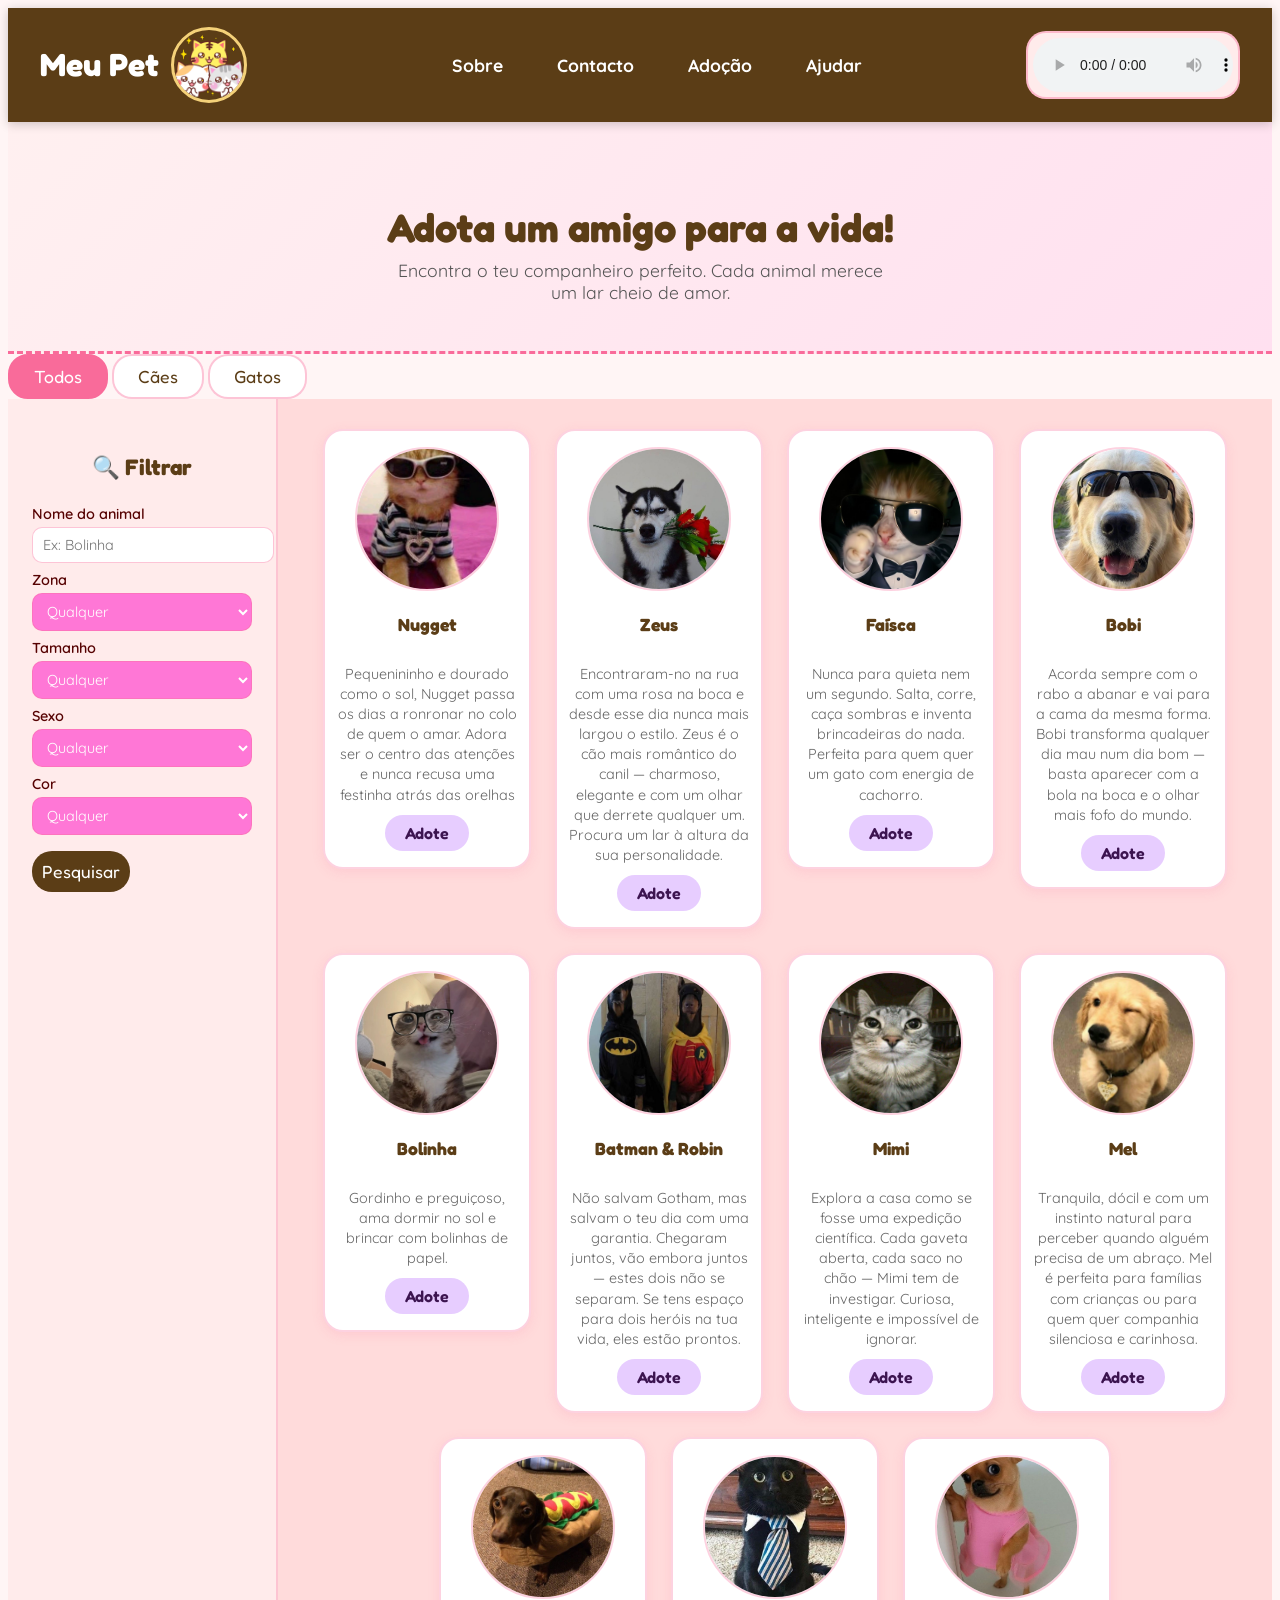
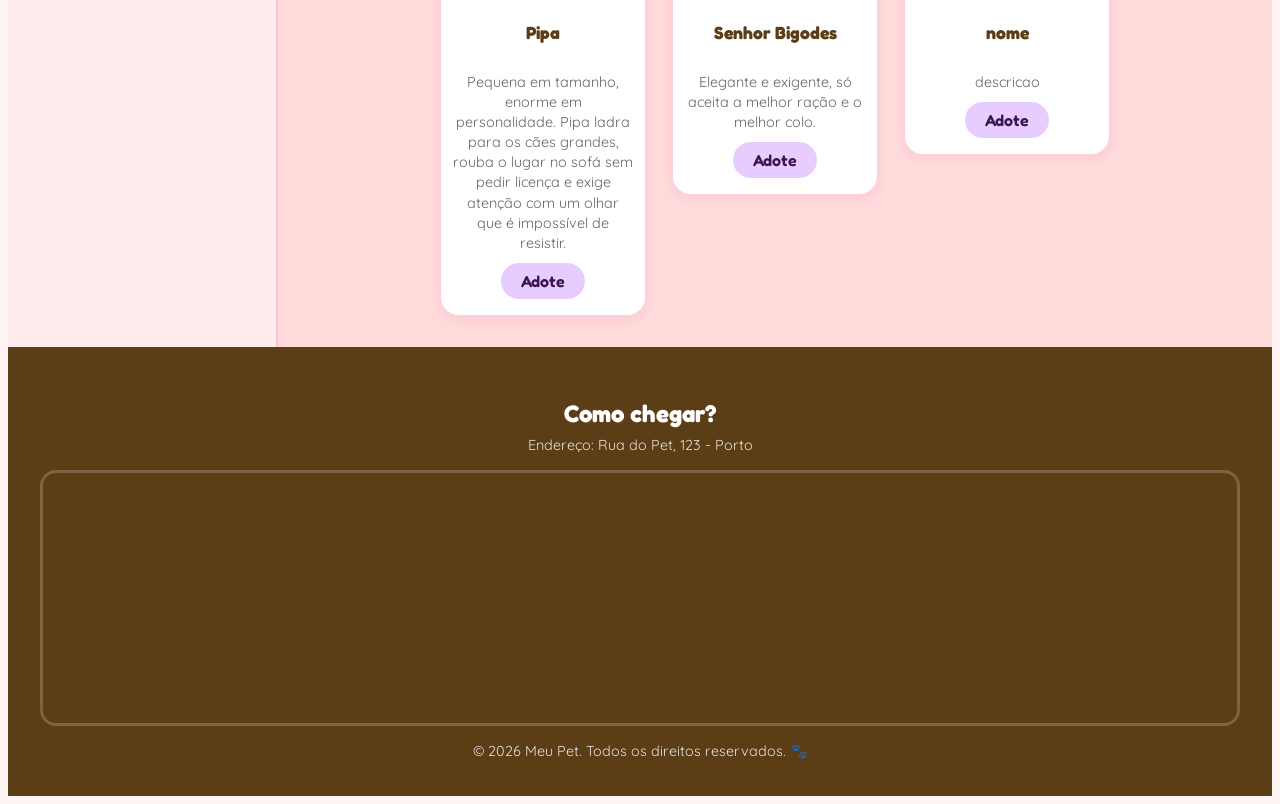
==== index.html @ 86e084ec "atualizaçao 2" ====
<!DOCTYPE html>
<html lang="en">
<head>
    <meta charset="UTF-8">
    <meta name="viewport" content="width=device-width, initial-scale=1.0">
    <title>Pet Amigo</title>
    <link href="https://fonts.googleapis.com/css2?family=Fredoka:wght@300..700&family=Quicksand:wght@300..700&display=swap" rel="stylesheet">
    <link rel="stylesheet" href="trabalho1.css">
</head>
<body>
    <header>
         <div class="logo">
            <h1>Meu Pet</h1>
            <img src="images/cat.gif" alt="gatinho">
        </div>
         
         <nav>
            <ul >
                <li><a href="sobre.html">Sobre</a></li>
                <li><a href="contacto.html">Contacto</a></li>
                <li><a href="/page/adocao.html">Adoção</a></li>
                <li><a href="/page/ajudar.html">Ajudar</a></li>
            </ul>
         </nav>
        <audio controls loop >
            <source src="/music/cats.mp3" type="audio/mpeg">
        </audio>     
    </header>

    <section class="hero">
        <h2> Adota um amigo para a vida! </h2>
        <p>Encontra o teu companheiro perfeito. Cada animal merece um lar cheio de amor.</p>

    </section>

    <div class="filtros">
        <button onclick="filtrar('todos')" class="btn-filtro ativo">Todos</button>
        <button onclick="filtrar('cao')" class="btn-filtro">Cães</button>
        <button onclick="filtrar('gato')" class="btn-filtro">Gatos</button>
    </div>

    <div class="conteudo-principal">
        <aside class="formulario">
            <h3>🔍 Filtrar</h3>
            <form action="servidor.com" method="POST">
                <label for="nome">Nome do animal</label>
                <input type="text" id="nome" name="nome" placeholder="Ex: Bolinha" minlength="2" maxlength="50">

                <label for="Zona">Zona</label>
                <select name="Zona" id="Zona">
                    <option value="">Qualquer</option>
                    <option value="Aveiro">Aveiro</option>
                    <option value="Braga">Braga</option>
                    <option value="Coimbra">Coimbra</option>
                    <option value="Porto">Porto</option>
                    <option value="Lisboa">Lisboa</option>
                </select>

                <label for="Tamanho">Tamanho</label>
                <select name="Tamanho" id="Tamanho">
                    <option value="">Qualquer</option>
                    <option value="pequeno">Pequeno</option>
                    <option value="medio">Médio</option>
                    <option value="grande">Grande</option>
                    <option value="muito-grande">Muito Grande</option>
                </select>
                <label for="Sexo">Sexo</label>
                <select name="Sexo" id="Sexo">
                    <option value="">Qualquer</option>
                    <option value="Fêmea">Fêmea</option>
                    <option value="Macho">Macho</option>
                </select>
                <label for="Cor">Cor</label>
                <select name="Cor" id="Cor">
                    <option value="">Qualquer</option>
                    <option value="Laranja">Laranja</option>
                    <option value="Branco">Branco</option>
                    <option value="Preto">Preto</option>
                    <option value="Cinzento">Cinzento</option>
                    <option value="Castanho">Castanho</option>
                    <option value="Outra cor">Outra cor</option>
                </select>

                <button type="button" class="btn-pesquisar" onclick="pesquisar()">Pesquisar</button>
            </form>
        </aside>

        <div class="animais">

            <div class="pet" data-especie="gato" data-sexo="Macho" data-cor="Laranja" data-tamanho="pequeno" data-zona="Porto">
                <img src="images/Gato_1.jpg" alt="Gato">
                <h2>Nugget</h2>
                <p>Pequenininho e dourado como o sol, Nugget passa os dias a ronronar no colo de quem o amar. Adora ser o centro das atenções e nunca recusa uma festinha atrás das orelhas</p>
                <button>Adote</button>
            </div>

            <div class="pet" data-especie="cao" data-sexo="Macho" data-cor="Preto" data-tamanho="grande" data-zona="Porto">
                <img src="images/cachorro _1.jpg" alt="cachorro">
                <h2>Zeus</h2>
                <p>Encontraram-no na rua com uma rosa na boca e desde esse dia nunca mais largou o estilo. Zeus é o cão mais romântico do canil — charmoso, elegante e com um olhar que derrete qualquer um. Procura um lar à altura da sua personalidade.</p>
                <button>Adote</button>
            </div>

            <div class="pet" data-especie="gato" data-sexo="Fêmea" data-cor="Laranja" data-tamanho="pequeno" data-zona="Aveiro">
                <img src="images/Gato_2.jpg" alt="Gato">
                <h2>Faísca</h2>
                <p>Nunca para quieta nem um segundo. Salta, corre, caça sombras e inventa brincadeiras do nada. Perfeita para quem quer um gato com energia de cachorro.</p>
                <button>Adote</button>
            </div>

            <div class="pet" data-especie="cao" data-sexo="Macho" data-cor="Laranja" data-tamanho="medio" data-zona="Aveiro">
                <img src="images/cachorro _2.jpg" alt="cachorro">
                <h2>Bobi </h2>
                <p>Acorda sempre com o rabo a abanar e vai para a cama da mesma forma. Bobi transforma qualquer dia mau num dia bom — basta aparecer com a bola na boca e o olhar mais fofo do mundo.</p>
                <button>Adote</button>
            </div>

            <div class="pet" data-especie="gato" data-sexo="Macho" data-cor="Cinzento" data-tamanho="pequeno" data-zona="Braga">
                <img src="images/Gato_3.jpg" alt="Gato">
                <h2>Bolinha </h2>
                <p>Gordinho e preguiçoso, ama dormir no sol e brincar com bolinhas de papel.</p>
                <button>Adote</button>
            </div>

            <div class="pet" data-especie="cao" data-sexo="Macho" data-cor="Preto" data-tamanho="grande" data-zona="Braga">
                <img src="images/cachorro _3.jpg" alt="cachorro">
                <h2>Batman & Robin </h2>
                <p> Não salvam Gotham, mas salvam o teu dia com uma garantia. Chegaram juntos, vão embora juntos — estes dois não se separam. Se tens espaço para dois heróis na tua vida, eles estão prontos. </p>
                <button>Adote</button>
            </div>

            <div class="pet" data-especie="gato"    data-sexo="Fêmea" data-cor="Cinzento" data-tamanho="pequeno" data-zona="Lisboa">
                <img src="images/Gato_4.jpg" alt="gato">
                <h2>Mimi </h2>
                <p>Explora a casa como se fosse uma expedição científica. Cada gaveta aberta, cada saco no chão — Mimi tem de investigar. Curiosa, inteligente e impossível de ignorar.</p>
                <button>Adote</button>
            </div>

            <div class="pet" data-especie="cao" data-sexo="Fêmea" data-cor="Laranja" data-tamanho="pequeno" data-zona="Lisboa">
                <img src="images/cachorro _4.jpg" alt="cachorro">
                <h2>Mel </h2>
                <p>Tranquila, dócil e com um instinto natural para perceber quando alguém precisa de um abraço. Mel é perfeita para famílias com crianças ou para quem quer companhia silenciosa e carinhosa.</p>
                <button>Adote</button>
            </div>

            <div class="pet" data-especie="cao" data-sexo="Fêmea" data-cor="Castanho" data-tamanho="pequeno" data-zona="Porto">
                <img src="images/cachorro _5.jpg" alt="cachorro">
                <h2>Pipa</h2>
                <p>Pequena em tamanho, enorme em personalidade. Pipa ladra para os cães grandes, rouba o lugar no sofá sem pedir licença e exige atenção com um olhar que é impossível de resistir.</p>
                <button>Adote</button>
            </div>

            <div class="pet" data-especie="gato" data-sexo="Macho" data-cor="Preto" data-tamanho="grande" data-zona="Coimbra">
                <img src="images/Gato_6.jpg" alt="gato">
                <h2>Senhor Bigodes </h2>
                <p>Elegante e exigente, só aceita a melhor ração e o melhor colo.</p>
                <button>Adote</button>
            </div>

            <div class="pet"   data-especie="cao" data-sexo="Macho" data-cor="Castanho" data-tamanho="medio" data-zona="Coimbra">
                <img src="images/cachorro_7.jpg" alt="cachorro">
                <h2>nome</h2>
                <p>descricao</p>
                <button>Adote</button>
            </div>

        </div>
    </div>

   <footer class="footer" id="contacto">
        <div class="info">
            <h2>Como chegar?</h2>
            <p>Endereço: Rua do Pet, 123 - Porto</p>

            <div class="mapa">
               <iframe src="https://www.google.com/maps?q=Rua+do+Pet+123+Porto&output=embed"
                 allowfullscreen loading="lazy"
                title="Localização Meu Pet">
                </iframe>
            </div>
        </div>
        <p class="footer-copy">© 2026 Meu Pet. Todos os direitos reservados. 🐾</p>
   </footer>

   <script src="js/script.js"></script>

</body>
</html>
---- trabalho1.css ----
:root{
    --cor-principal: rgb(91, 61, 22);
    --cor-fundo: rgb(255, 219, 219);
    --cor-destaque: rgb(244, 209, 121);
    --cor-form-fundo: rgb(255, 235, 235);
}

body{
    font-family: 'Quicksand', sans-serif;
    background-color: #fff5f5;
}

header{
    background-color: var(--cor-principal);
    color: white;
    padding: 1rem 2rem;
    display: flex;
    justify-content: space-between;
    align-items: center;
    gap: 10px;
    box-shadow: 0 2px 10px rgba(0,0,0,0.2);
    position: sticky;
    top: 0;
    z-index: 100;
}

:hover{
cursor: url('/images/cat_paw.png'), auto;
}

.logo{
    font-family: 'Fredoka', sans-serif;
    font-weight: 600;
    display: flex;
    align-items: center;  
    gap: 12px;  
}
.logo h1{
    font-size: 2rem;
}

.logo img{
    width: 70px;
    height: 70px;
    border-radius: 50px;
    border: 3px solid var(--cor-destaque);
    object-fit: cover; 
}
 
nav ul{
    list-style: none;
    display: flex;
    gap: 30px;
    font-size: 1.1rem;
}
nav a{
    text-decoration: none;
    color: white;
    font-weight: bold;
    padding: 6px 12px;
    border-radius: 20px;
    transition: background-color 0.3s, color 0.3s;
}

nav a:hover{
    color: rgb(244, 209, 121);
    background-color: rgba(244, 209, 121, 0.2);
}

nav li { transition: transform 0.2s;}

nav li:hover {transform: scale(1.05);} /* Aumenta o item em 10% */

audio {
    width: 200px;
    border-radius: 20px;
    background-color: rgb(255, 235, 235);
    border: 2px solid rgb(249, 107, 154, 0.4);
    padding: 5px;
}

.hero{
    background: linear-gradient(135deg, #fff0f0, #ffe0f0);
    text-align: center;
    padding: 3rem 2rem;
    border-bottom: 3px dashed rgb(249, 107, 154);
}

.hero h2{
    font-family: 'Fredoka', sans-serif;
    color: var(--cor-principal);
    font-size: 2.5rem;
    margin-bottom: 0.5rem;
}
.hero p{
    font-size: 1.1rem;
    color: #555; max-width: 500px; margin: 0 auto;
}

.filtro{
    display: flex;
    justify-content: center;
    gap: 12px;
    padding: 20px;
    background-color: rgb(255, 219, 219);
}
.btn-filtro{
    font-family: 'fredoka', sans-serif;
    font-size: 1.1rem;
    padding: 10px 24px; 
    border-radius: 20px;
    background-color: white;
    color: rgb(91, 61, 22);
    border: 2px solid rgb(249, 107, 154,0.4);
    cursor: pointer;
    transition: transform 0.2s, color 0.2s;
}
.btn-filtro:hover{
    transform: scale(1.05);
    background-color: rgb(249, 200, 220);
}
.btn-filtro.ativo{
    background-color: rgb(249, 107, 154);
    color: white;
    border-color: rgb(249, 107, 154);
}

.conteudo-principal{
    display: flex;
    flex-direction: row;
    min-height: 60vh;
}

.formulario{
    min-width: 220px;
    background-color: var(--cor-form-fundo);
    gap: 8px;
    padding:2rem 1.5rem;
    flex-direction: column;
    display: flex;
    border-right: 2px solid rgb(249, 107, 154, 0.3);
}

.formulario h3{
    font-family: 'Fredoka', sans-serif;
    font-size: 1.4rem;
    color: var(--cor-principal);
    margin-bottom: 0.5rem;
    text-align: center;
}

.formulario label{
    color: rgb(86, 2, 2);
    display: block;
    font-weight: 600;
    font-size: 0.9rem;
    margin-top: 8px;
}
.formulario input, .formulario select{
    width: 100%;
    padding: 8px 10px;
    border-radius: 10px;
    border: 1.5px solid rgb(249, 107, 154, 0.4);
    background-color: white;
    font-family: 'Quicksand', sans-serif;
    font-size: 0.9rem;
    margin-top: 4px;
    outline: none;
    transition: border-color 0.2s;
}

.formulario input:focus, .formulario select:focus{
    border-color: rgb(249, 107, 154);
}
.formulario select{
    background-color: rgb(255, 119, 214);
    color: white;
}

.formulario option{
    background-color: blanchedalmond;
    color: #333;   
}


.btn-pesquisar{
    margin-top: 16px;
    background-color: var(--cor-principal);
    color: white;
    border: none;
    border-radius: 20px;
    padding: 10px;
    font-family: 'Fredoka', sans-serif;
    font-size: 1.1rem;
    cursor: pointer;
    transition: background-color 0.3s, color 0.2s;
}

.btn-pesquisar:hover{
    background-color: rgb(91, 61, 22, 0.8);
    transform: scale(1.03);
}
.animais {
    flex: 1;
    background-color: var(--cor-fundo);
    display: flex;
    flex-wrap: wrap;
    gap: 24px;
    justify-content: center;
    padding: 30px;
     align-items: flex-start
}

.pet{
    display: flex;
    background-color: white;
    border: 2px solid rgb(249, 107, 154, 0.3);
    border-radius: 20px;
    width: 180px;
    align-items: center;
    flex-direction: column;
    padding: 16px 12px;
    text-align: center;
    box-shadow: 0 3px 12px rgba(249, 107, 154, 0.15);
    transition: transform 0.3s, box-shadow 0.3s;
}

.pet img{
    width: 140px;
    height: 140px;
    border: 2px solid rgb(249, 107, 154, 0.3);
    border-radius: 50%;  
    object-fit: cover;
    margin-bottom: 8px;
}

.pet h2{
    font-family: 'Fredoka', sans-serif;
    font-size: 1.1rem;
    color: var(--cor-principal);
    margin-bottom: 6px 4px;
}

.pet p{
    font-size: 0.9rem;
    color: #666;
    line-height: 1.4;
    margin-bottom: 10px;
}

.pet button{
    background-color: rgb(231, 205, 255);
    color: rgb(60, 20, 80);
    border: none;
    border-radius: 20px;    
    padding: 8px 20px;
    font-family: 'Fredoka', sans-serif;
    font-size: 1rem;
    font-weight: 600;
    cursor: pointer;
    transition: transform 0.2s, background-color 0.2s; 
}

.pet button:hover{
    transform: scale(1.08);
     background-color: rgb(231, 205, 255, 0.8);
}

.footer{
    background-color: var(--cor-principal);
    color: white;
    text-align: center;
    padding: 2rem;  
}

.footer h2{
    font-family: 'Fredoka', sans-serif;
    font-size: 1.5rem;
    margin-bottom: 0.5rem;
}
.footer p{
    margin: 4px 0 ;
    font-size: 0.9rem;
    opacity: 0.85;
}

.mapa{
    margin: 1rem auto;
    border: 2px solid rgb(249, 107, 154, 0.3);
    border-radius: 16px;
    overflow: hidden;
    border: 3px solid rgba(255,255,255,0.2);
}
.mapa iframe { width: 100%; height: 250px; border: none; display: block; }
        .footer-copy { margin-top: 1rem; font-size: 0.85rem; opacity: 0.6; }
 
        @media (max-width: 700px) {
            .conteudo-principal { flex-direction: column; }
            .formulario { width: 100%; border-right: none; border-bottom: 2px solid rgba(249, 107, 154, 0.3); }
            nav ul { gap: 12px; font-size: 0.9rem; }
            .logo h1 { font-size: 1.4rem; }
            header { flex-wrap: wrap; }
        }
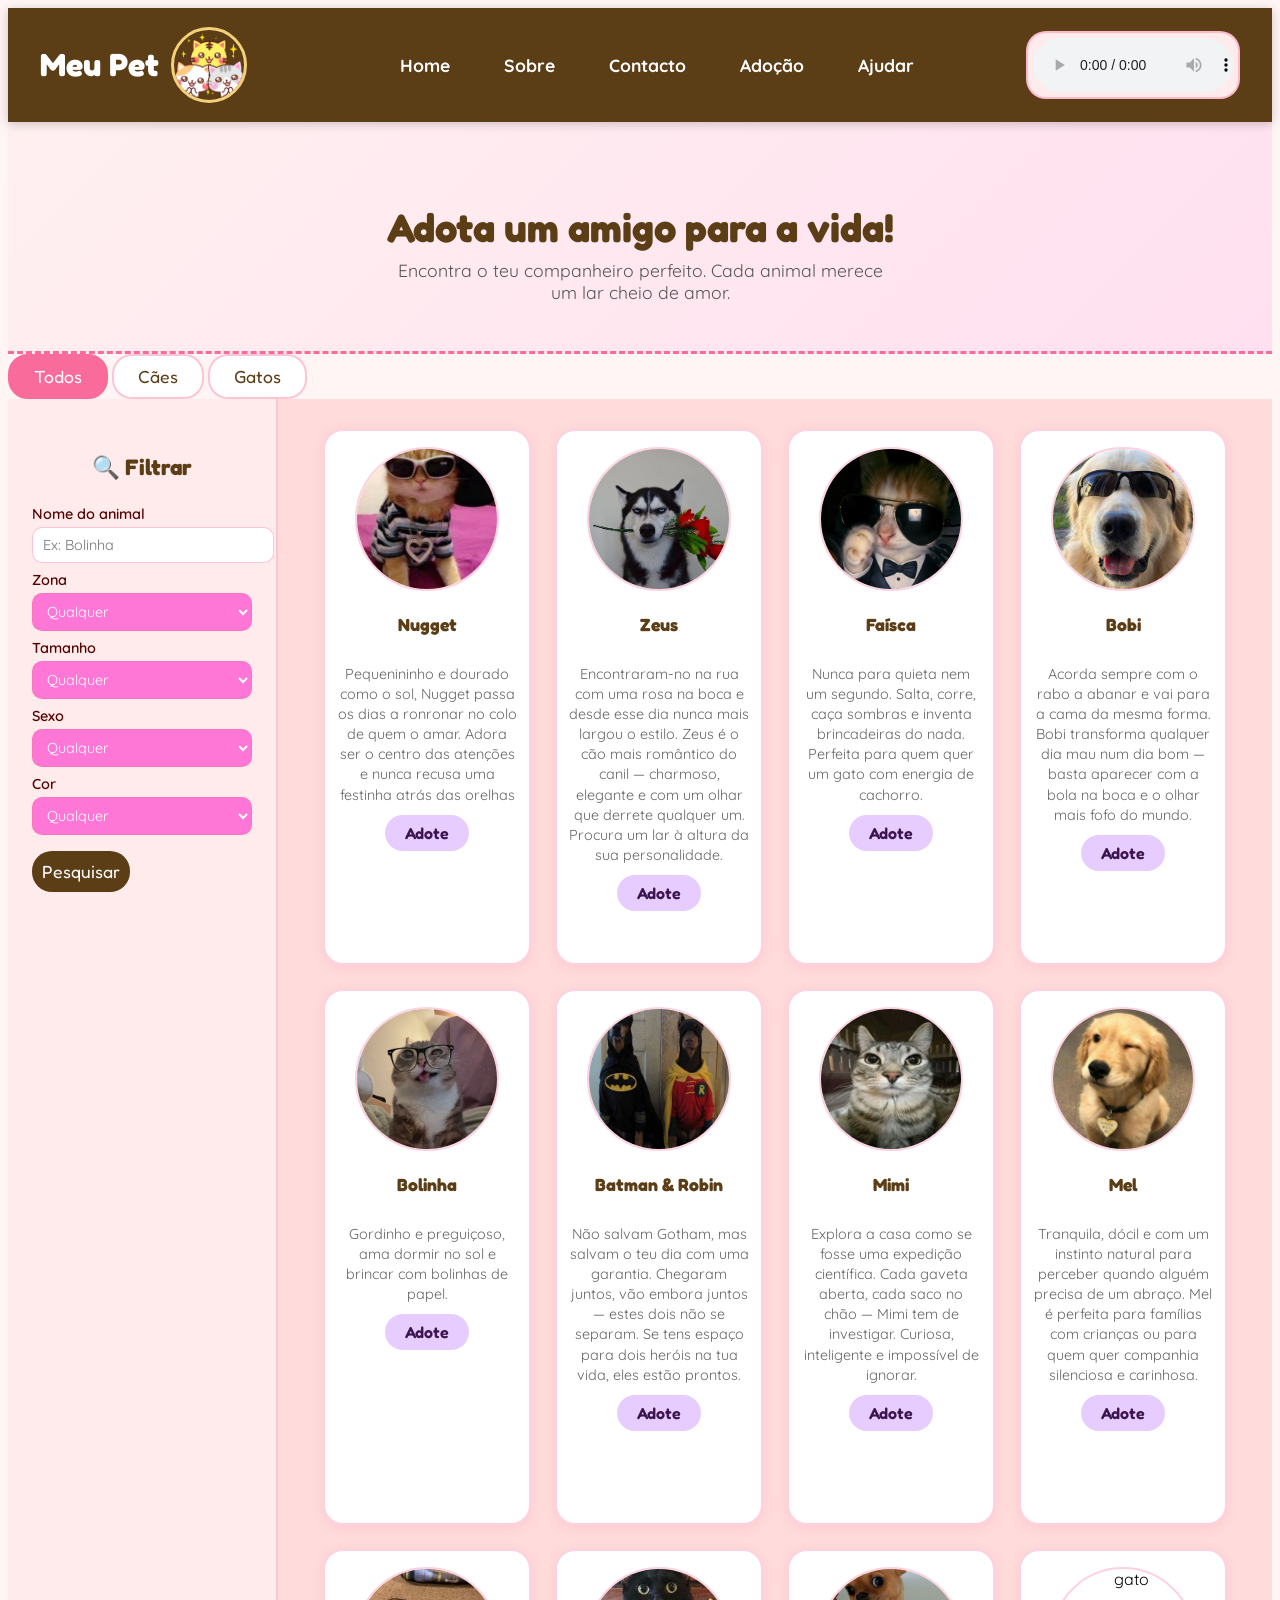
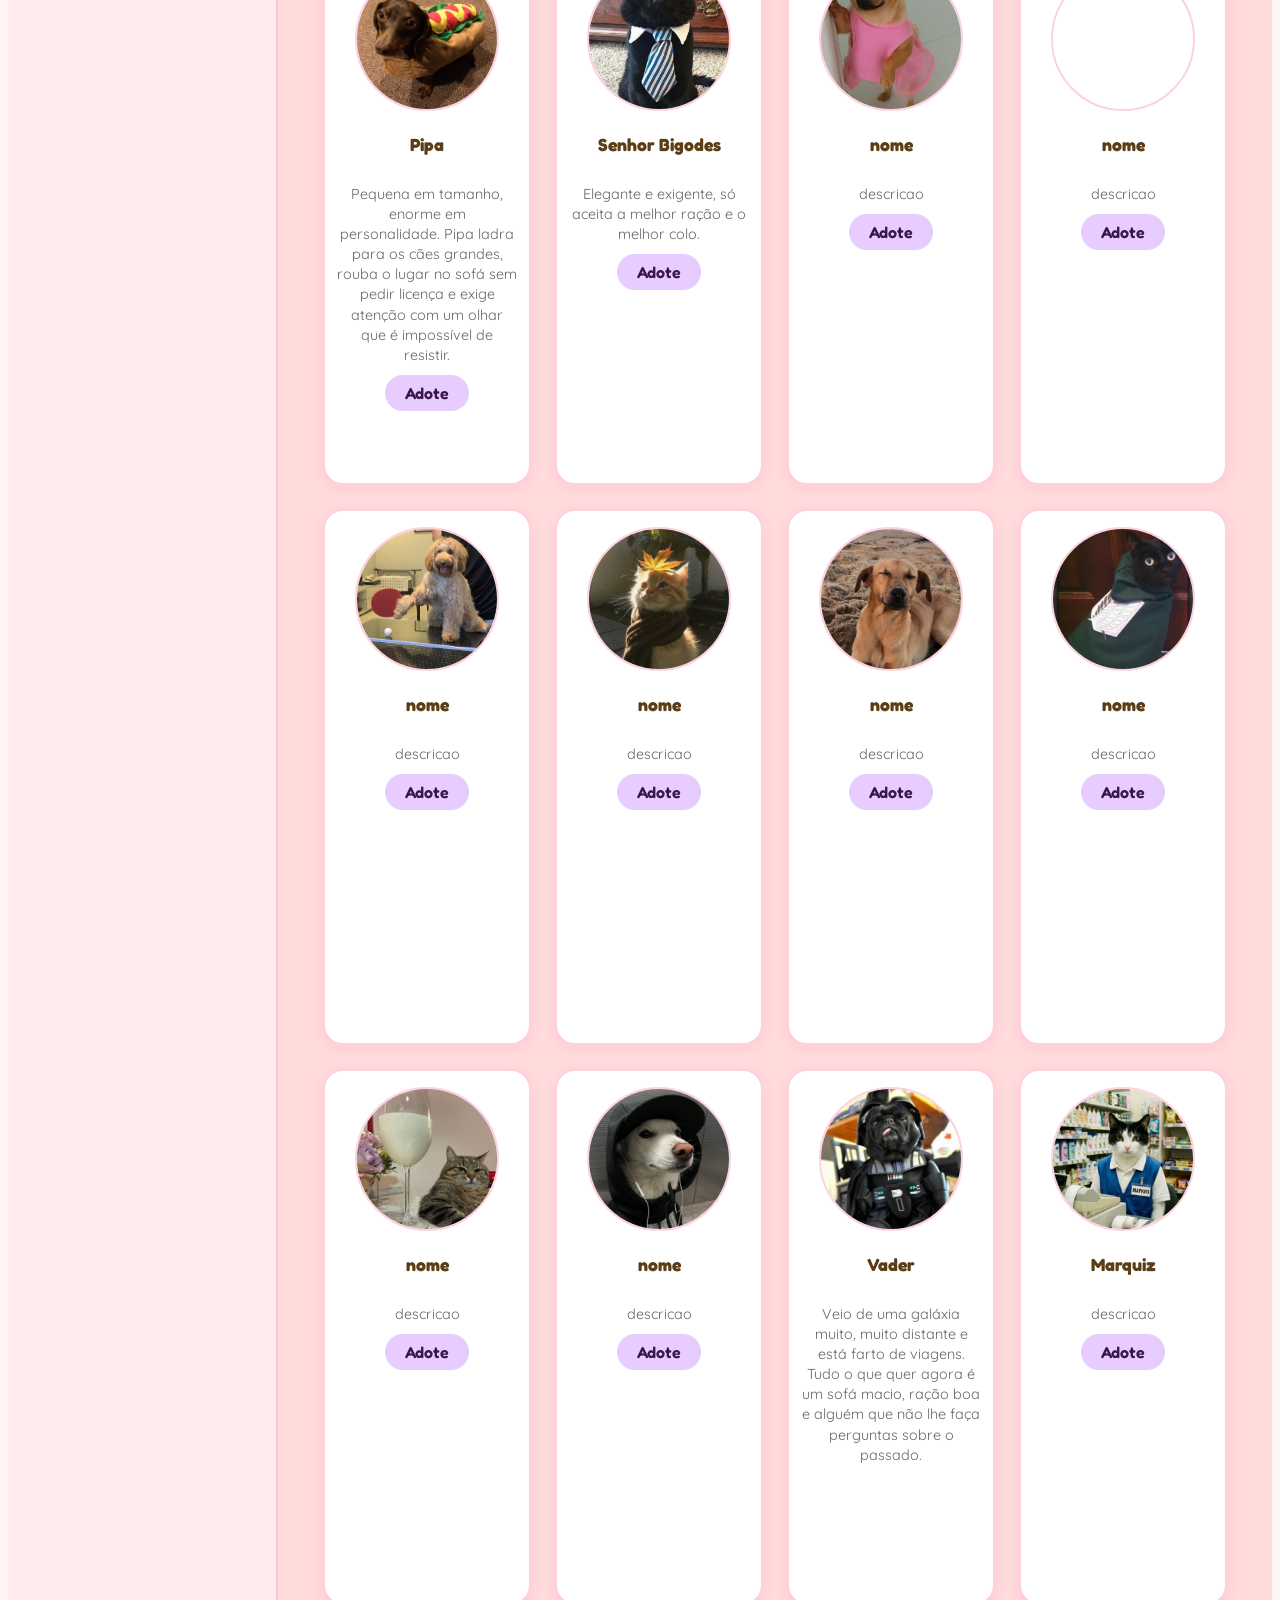
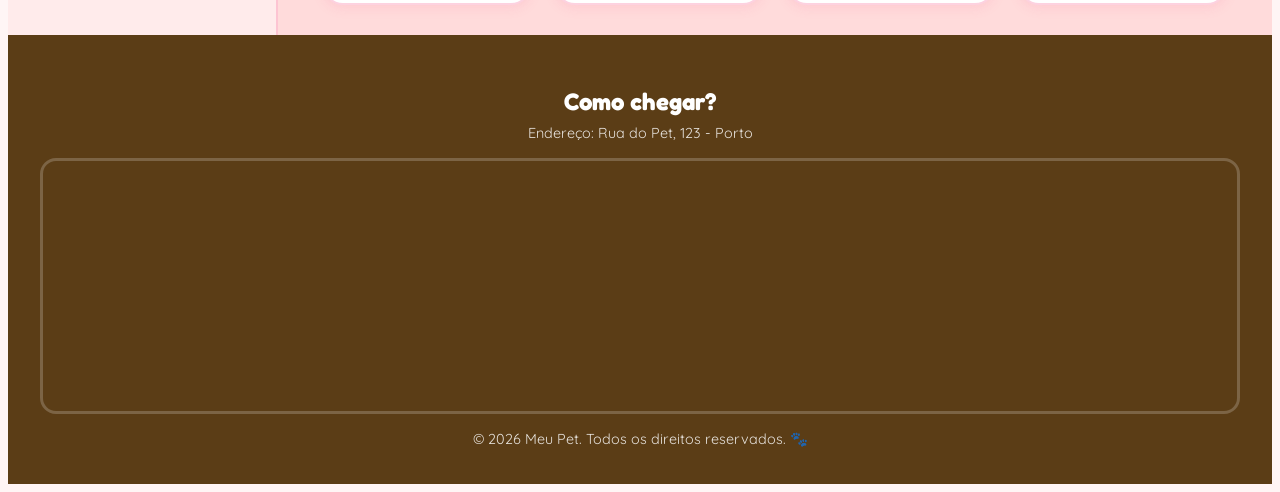
==== commit d1d11d73: "alteraçoes img" ====
--- a/index.html
+++ b/index.html
@@ -16,6 +16,7 @@
          
          <nav>
             <ul >
+                <li><a href="index.html">Home</a></li>
                 <li><a href="sobre.html">Sobre</a></li>
                 <li><a href="contacto.html">Contacto</a></li>
                 <li><a href="/page/adocao.html">Adoção</a></li>
@@ -164,9 +165,73 @@
                 <button>Adote</button>
             </div>
 
+            <div class="pet" data-especie="gato" data-sexo="Fêmea" data-cor="Cinzento" data-tamanho="pequeno" data-zona="Aveiro">
+                <img src="images/Gato_7.jpg" alt="gato">
+                <h2>nome</h2>
+                <p>descricao</p>
+                <button>Adote</button>
+            </div>
+            
+            <div class="pet" data-especie="cao" data-sexo="Macho" data-cor="Castanho" data-tamanho="grande" data-zona="Aveiro">
+                    <img src="images/DREQA FAMILY.jpg" alt="cachorro">
+                    <h2>nome</h2>
+                    <p>descricao</p>
+                    <button>Adote</button>
+            </div>
+
+            <div class="pet" data-especie="gato" data-sexo="Fêmea" data-cor="Branco" data-tamanho="pequeno" data-zona="Braga">
+                    <img src="images/fall kitty.jpg" alt="gato">
+                    <h2>nome</h2>
+                    <p>descricao</p>
+                    <button>Adote</button>
+            </div>
+    
+            <div class="pet" data-especie="cao" data-sexo="Fêmea" data-cor="Preto" data-tamanho="medio" data-zona="Braga">
+                    <img src="images/beach dog.jpg" alt="cachorro">
+                    <h2>nome</h2>
+                    <p>descricao</p>
+                    <button>Adote</button>
+           </div>
+            
+             <div class="pet" data-especie="gato" data-sexo="Macho" data-cor="Cinzento" data-tamanho="pequeno" data-zona="Lisboa">
+                    <img src="images/cat.anime.jpg" alt="gato">
+                    <h2>nome</h2>
+                    <p>descricao</p>
+                    <button>Adote</button>
+             </div>
+            
+           
+            <div class="pet" data-especie="cao" data-sexo="Macho" data-cor="Preto" data-tamanho="grande" data-zona="Lisboa">
+                    <img src="images/descarregar (4).jpg" alt="cachorro">
+                    <h2>nome</h2>
+                    <p>descricao</p>
+                    <button>Adote</button>
+            </div>
+           
+            <div class="pet" data-especie="gato" data-sexo="Fêmea" data-cor="Castanho" data-tamanho="pequeno" data-zona="Porto">
+                    <img src="images/deim.jpg" alt="gato">
+                    <h2>nome</h2>
+                    <p>descricao</p>
+                    <button>Adote</button>
+            </div>
+            <div class="pet" data-especie="cao" data-sexo="Fêmea" data-cor="Cinzento" data-tamanho="medio" data-zona="Porto">
+                        <img src="images/Luchhh I am your fathhher!.jpg" alt="cachorro">
+                        <h2>Vader</h2>
+                        <p>Veio de uma galáxia muito, muito distante e está farto de viagens. Tudo o que quer agora é um sofá macio, ração boa e alguém que não lhe faça perguntas sobre o passado.
+            </div>
+
+            <div class="pet" data-especie="gato" data-sexo="Macho" data-cor="Branco" data-tamanho="pequeno" data-zona="Coimbra">
+                        <img src="images/job.jpg" alt="gato">
+                        <h2>Marquiz</h2>
+                        <p>descricao</p>
+                        <button>Adote</button>
+
+            </div>
+         
+
         </div>
     </div>
-
+    
    <footer class="footer" id="contacto">
         <div class="info">
             <h2>Como chegar?</h2>
--- a/trabalho1.css
+++ b/trabalho1.css
@@ -217,6 +217,7 @@
     border: 2px solid rgb(249, 107, 154, 0.3);
     border-radius: 20px;
     width: 180px;
+    height: 500px;
     align-items: center;
     flex-direction: column;
     padding: 16px 12px;
@@ -242,6 +243,7 @@
 }
 
 .pet p{
+    
     font-size: 0.9rem;
     color: #666;
     line-height: 1.4;
@@ -249,6 +251,7 @@
 }
 
 .pet button{
+    
     background-color: rgb(231, 205, 255);
     color: rgb(60, 20, 80);
     border: none;
@@ -259,6 +262,7 @@
     font-weight: 600;
     cursor: pointer;
     transition: transform 0.2s, background-color 0.2s; 
+
 }
 
 .pet button:hover{
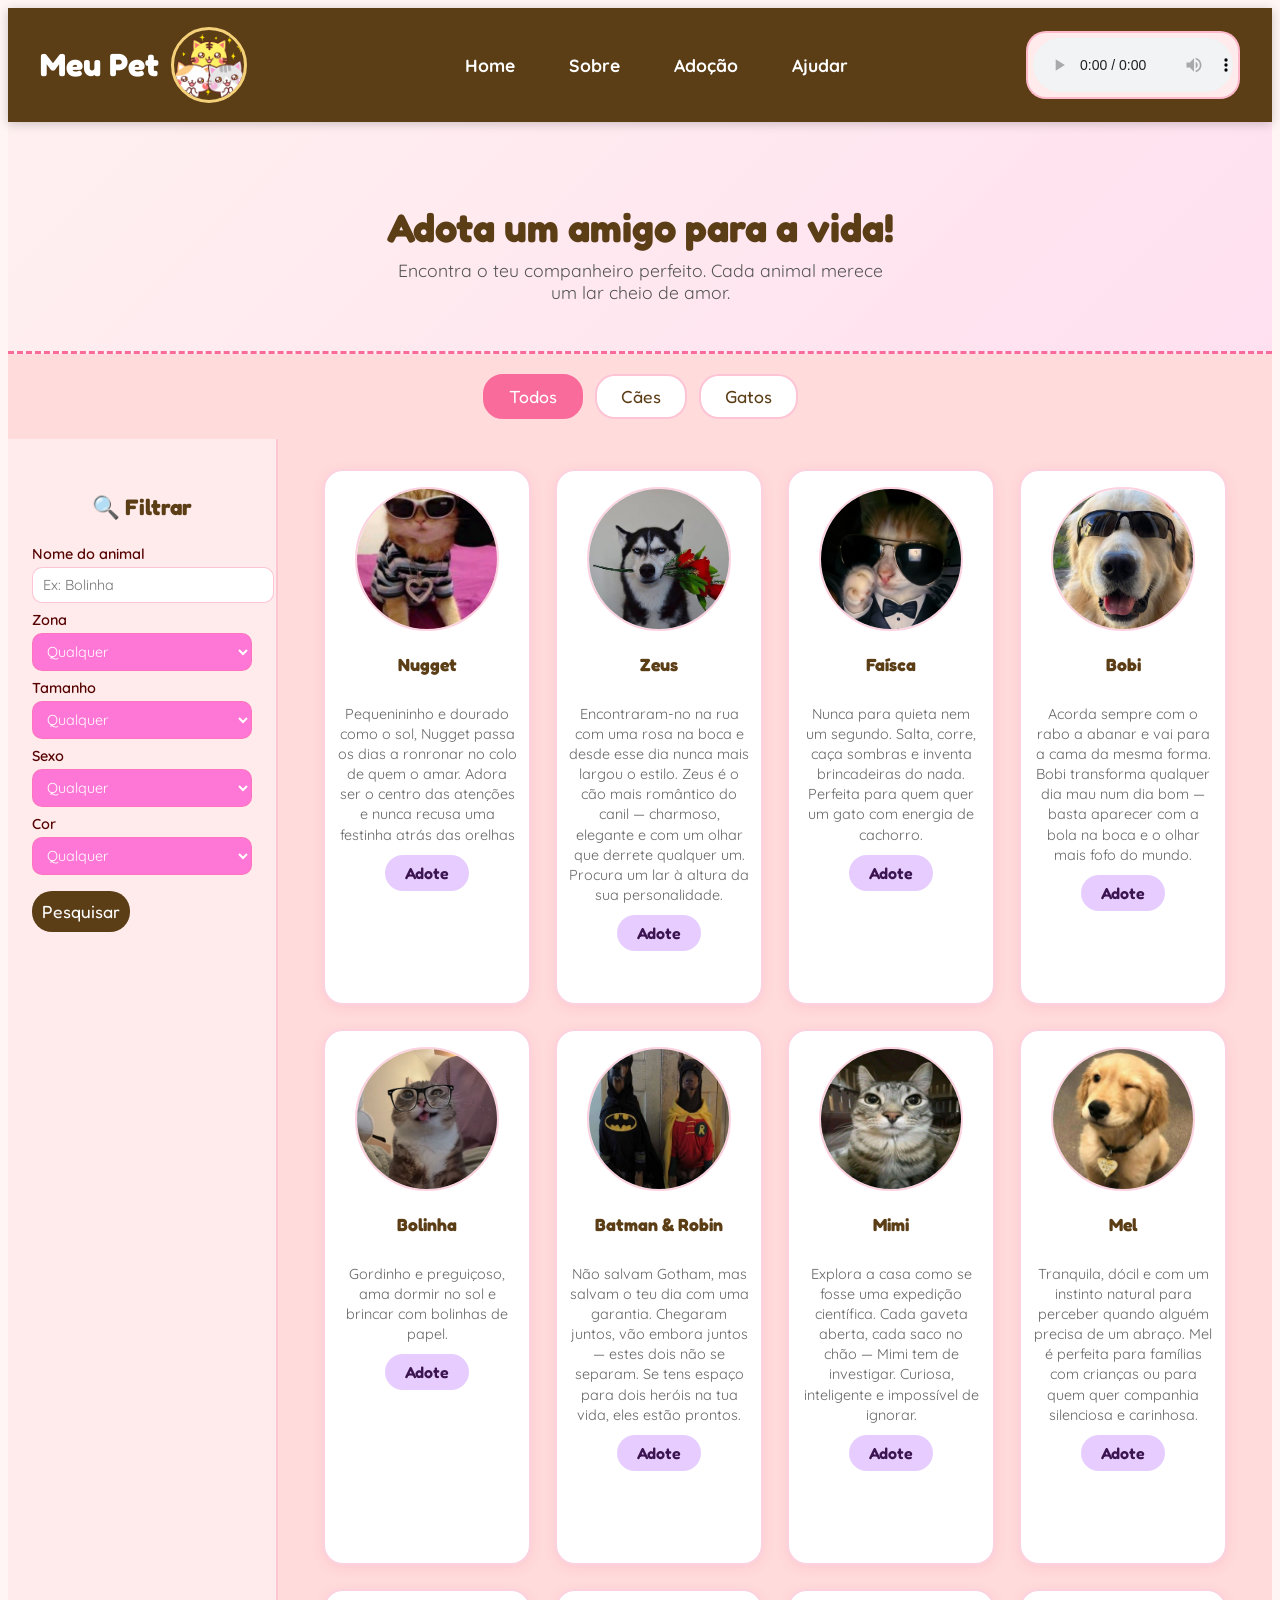
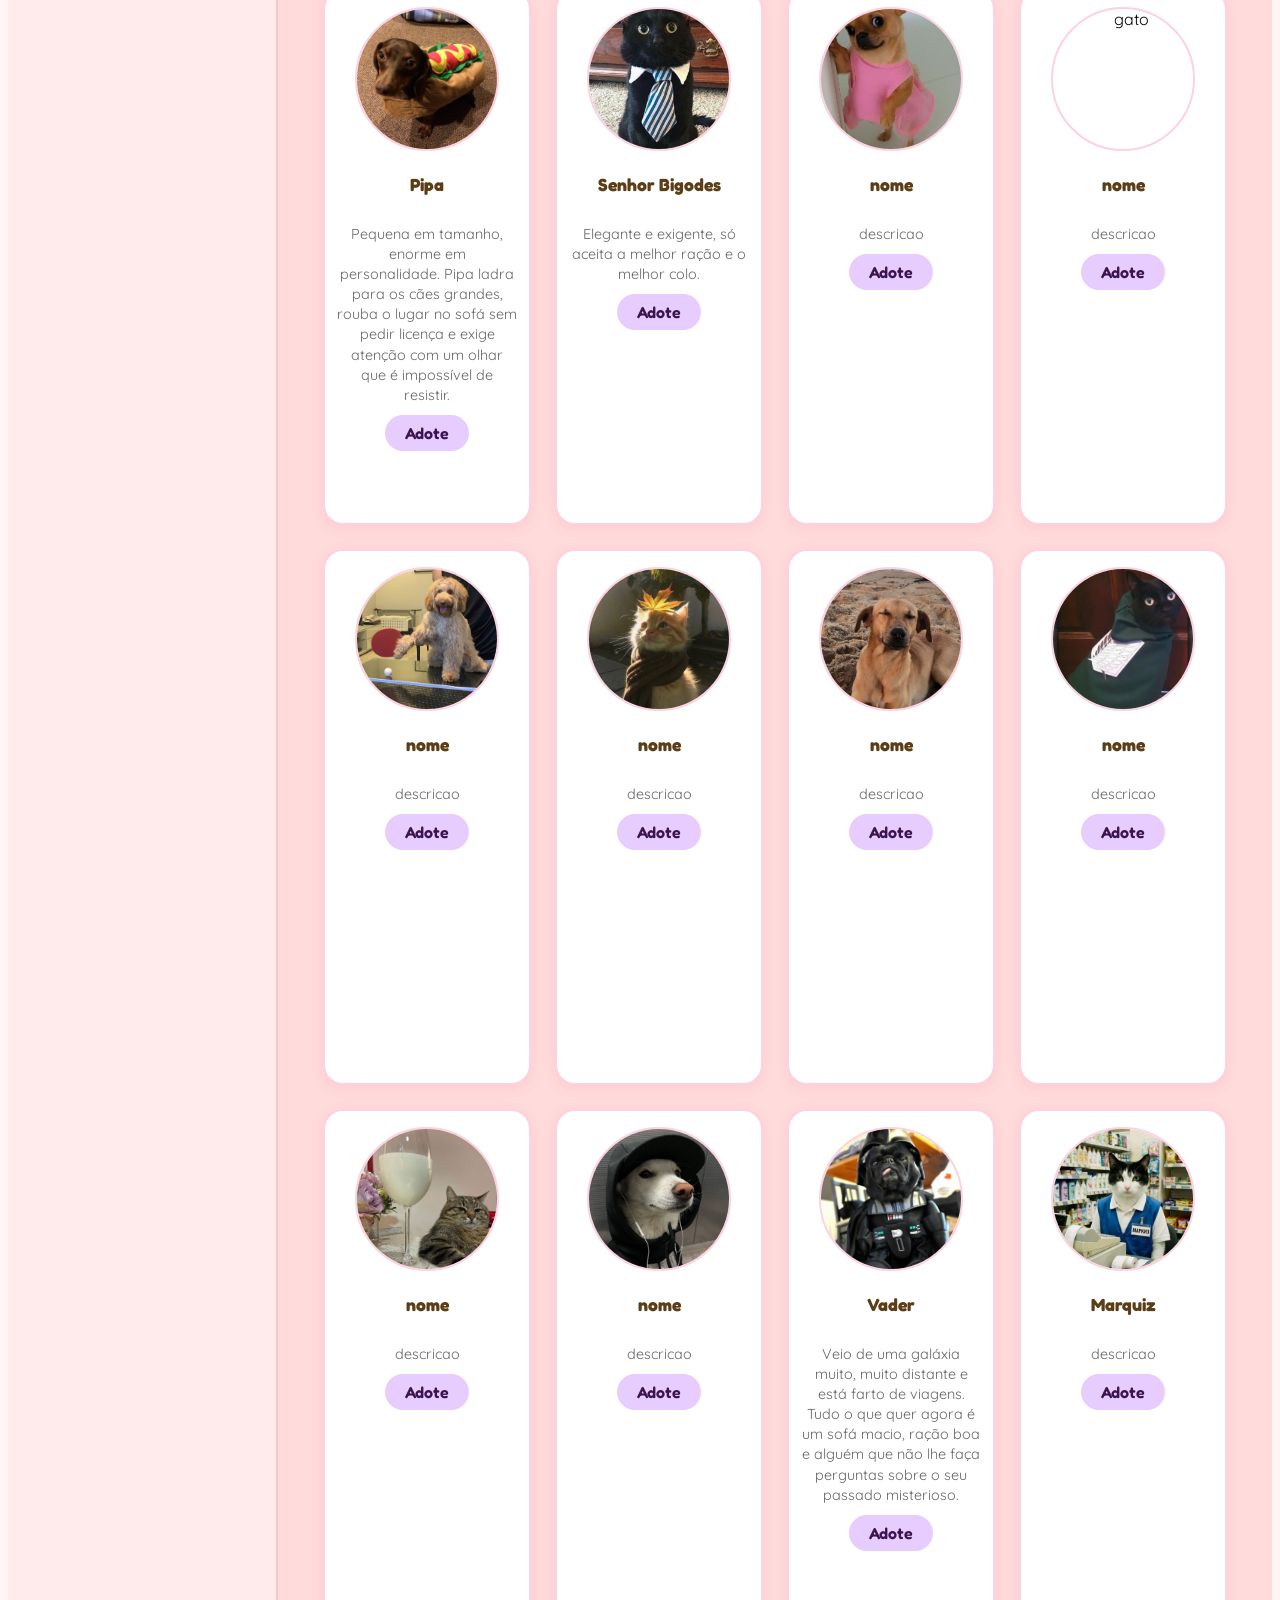
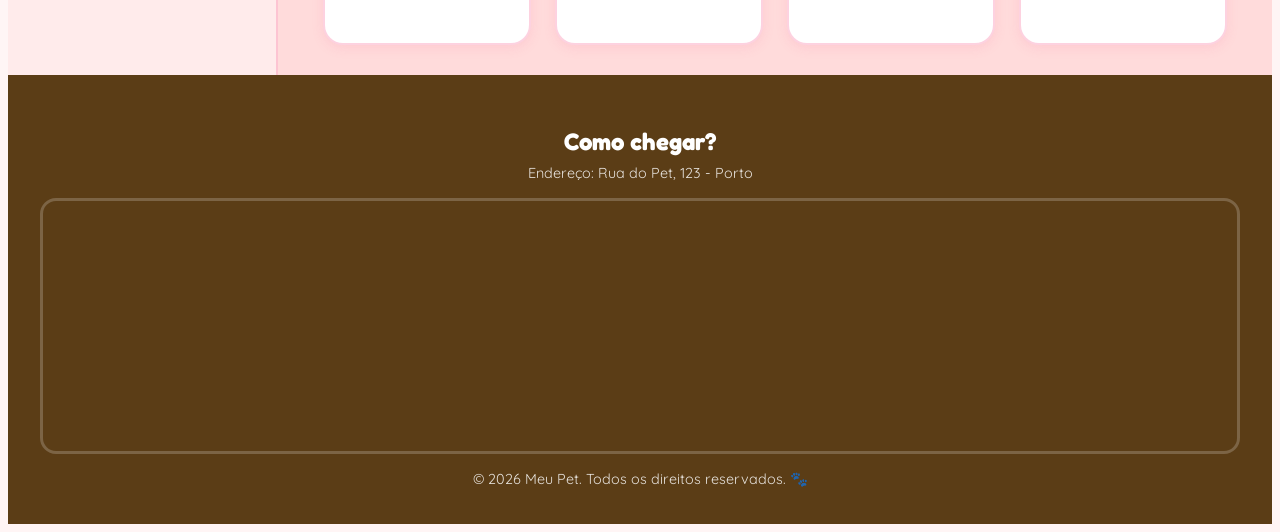
==== commit 7097a371: "atualizaçao" ====
--- a/index.html
+++ b/index.html
@@ -18,13 +18,20 @@
             <ul >
                 <li><a href="index.html">Home</a></li>
                 <li><a href="sobre.html">Sobre</a></li>
-                <li><a href="contacto.html">Contacto</a></li>
-                <li><a href="/page/adocao.html">Adoção</a></li>
-                <li><a href="/page/ajudar.html">Ajudar</a></li>
+                <li><a href="page/adocao.html">Adoção</a></li>
+                <li class="dropdown">
+                    <a href="/page/ajudar.html">Ajudar</a>
+                    <ul class="dropdown-menu">
+                        <li><a href="#doar">doar</a></li>
+                        <li><a href="#apadrinhar">Doações</a></li>
+                        <li><a href="#voluntariado">Voluntariado</a></li>
+                        <li><a href="#adotar">Adoção</a></li>
+                    </ul>
+                </li>
             </ul>
          </nav>
         <audio controls loop >
-            <source src="/music/cats.mp3" type="audio/mpeg">
+            <source src="music/cats.mp3" type="audio/mpeg">
         </audio>     
     </header>
 
@@ -34,7 +41,7 @@
 
     </section>
 
-    <div class="filtros">
+    <div class="filtro">
         <button onclick="filtrar('todos')" class="btn-filtro ativo">Todos</button>
         <button onclick="filtrar('cao')" class="btn-filtro">Cães</button>
         <button onclick="filtrar('gato')" class="btn-filtro">Gatos</button>
@@ -217,7 +224,9 @@
             <div class="pet" data-especie="cao" data-sexo="Fêmea" data-cor="Cinzento" data-tamanho="medio" data-zona="Porto">
                         <img src="images/Luchhh I am your fathhher!.jpg" alt="cachorro">
                         <h2>Vader</h2>
-                        <p>Veio de uma galáxia muito, muito distante e está farto de viagens. Tudo o que quer agora é um sofá macio, ração boa e alguém que não lhe faça perguntas sobre o passado.
+                        <p>Veio de uma galáxia muito, muito distante e está farto de viagens. Tudo o que quer agora é um sofá macio, ração boa e alguém que não lhe faça perguntas sobre o seu passado misterioso.</p>
+                        <button>Adote</button>
+                        
             </div>
 
             <div class="pet" data-especie="gato" data-sexo="Macho" data-cor="Branco" data-tamanho="pequeno" data-zona="Coimbra">
@@ -227,10 +236,16 @@
                         <button>Adote</button>
 
             </div>
-         
+
+
+        
+
 
         </div>
+        
     </div>
+
+
     
    <footer class="footer" id="contacto">
         <div class="info">
--- a/trabalho1.css
+++ b/trabalho1.css
@@ -25,7 +25,7 @@
 }
 
 :hover{
-cursor: url('/images/cat_paw.png'), auto;
+cursor: url('images/cat_paw.png'), auto;
 }
 
 .logo{
@@ -70,6 +70,37 @@
 nav li { transition: transform 0.2s;}
 
 nav li:hover {transform: scale(1.05);} /* Aumenta o item em 10% */
+
+.dropdown {
+    position: relative;
+}
+.dropdown-menu {
+    display: none;
+    flex-direction: column;
+    position: absolute;
+    top: 120%;
+    left: 0;
+    background: white;
+    border-radius: 10px;
+    min-width: 200px;
+    box-shadow: 0 2px 8px rgba(249, 107, 154, 0.15);
+    overflow: hidden;
+}
+
+.dropdown-menu li a{
+    display: block;
+    padding: 10px;
+    color: var(--cor-principal);
+    text-decoration: none;
+}
+
+.dropdown-menu li a:hover{
+    color: var(--cor-principal);
+}
+.dropdown:hover .dropdown-menu{
+    display: flex;
+}
+
 
 audio {
     width: 200px;
@@ -270,6 +301,13 @@
      background-color: rgb(231, 205, 255, 0.8);
 }
 
+
+
+
+
+
+
+
 .footer{
     background-color: var(--cor-principal);
     color: white;
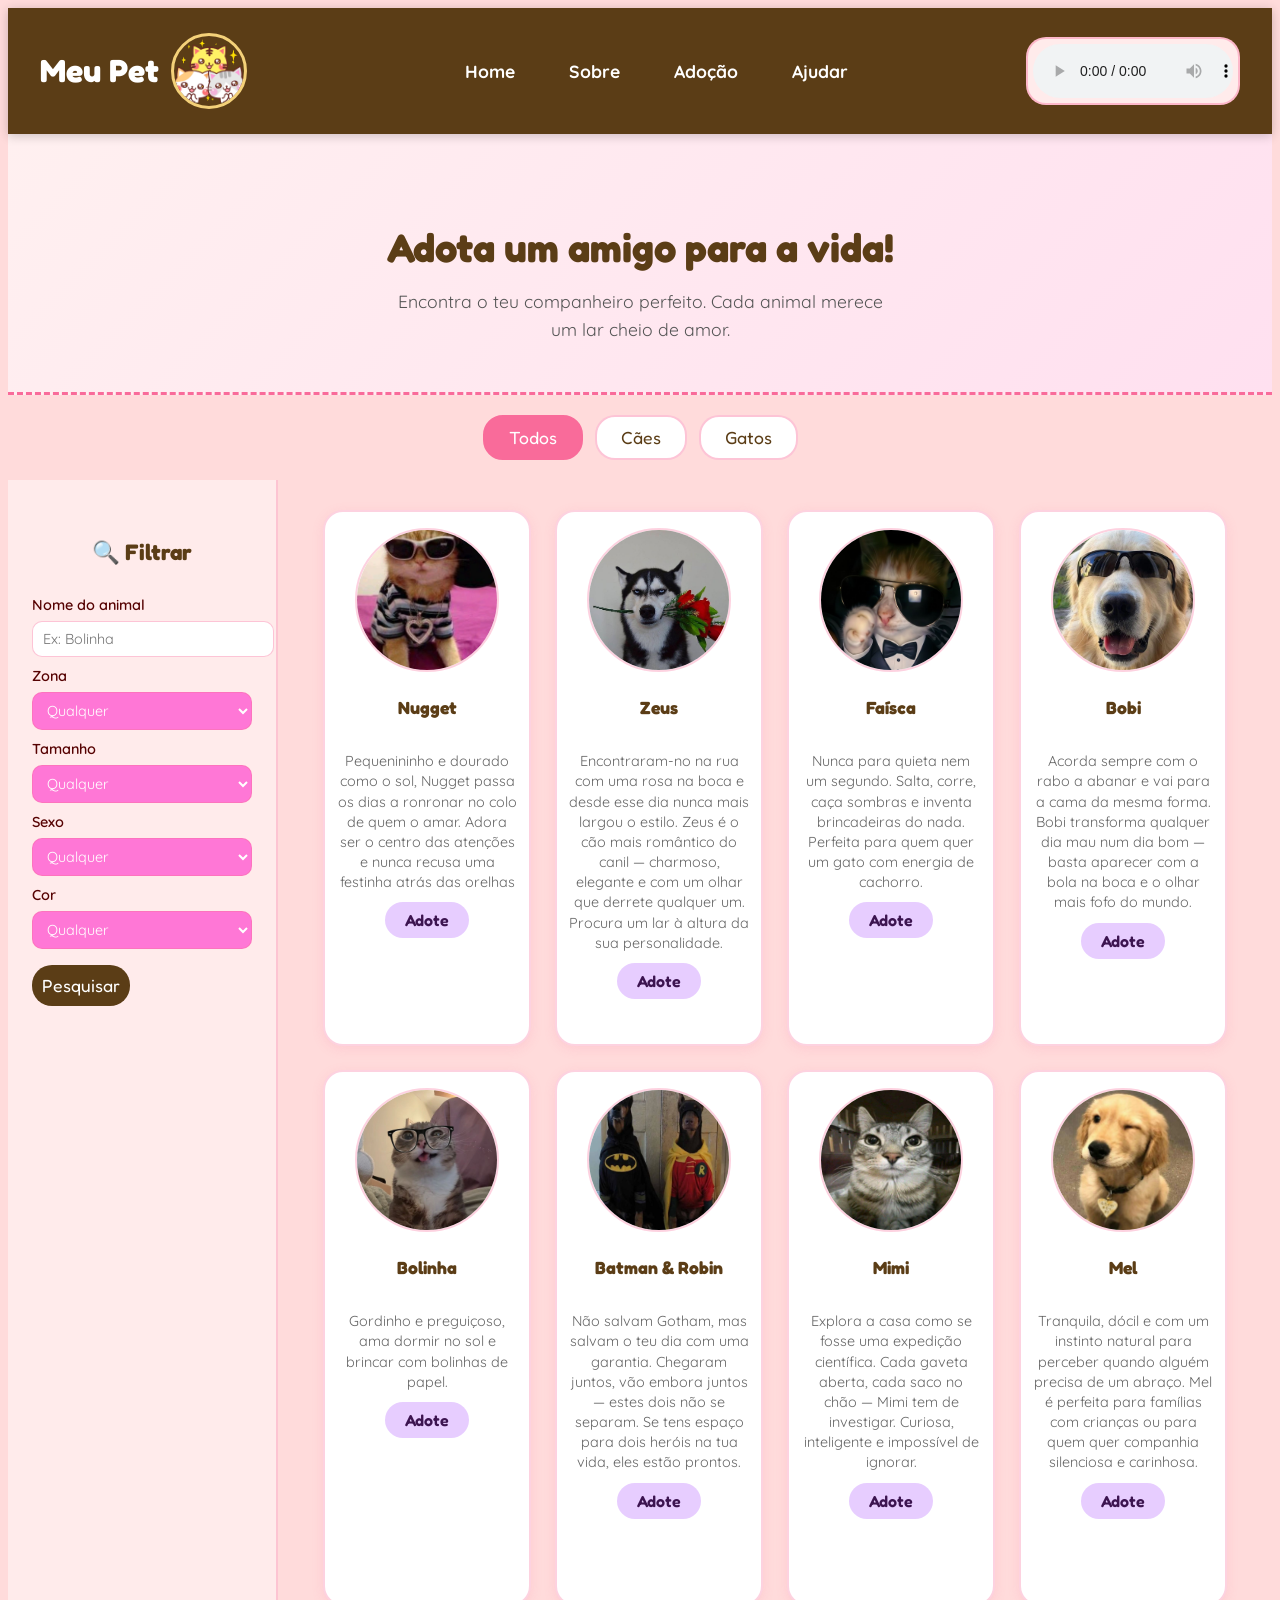
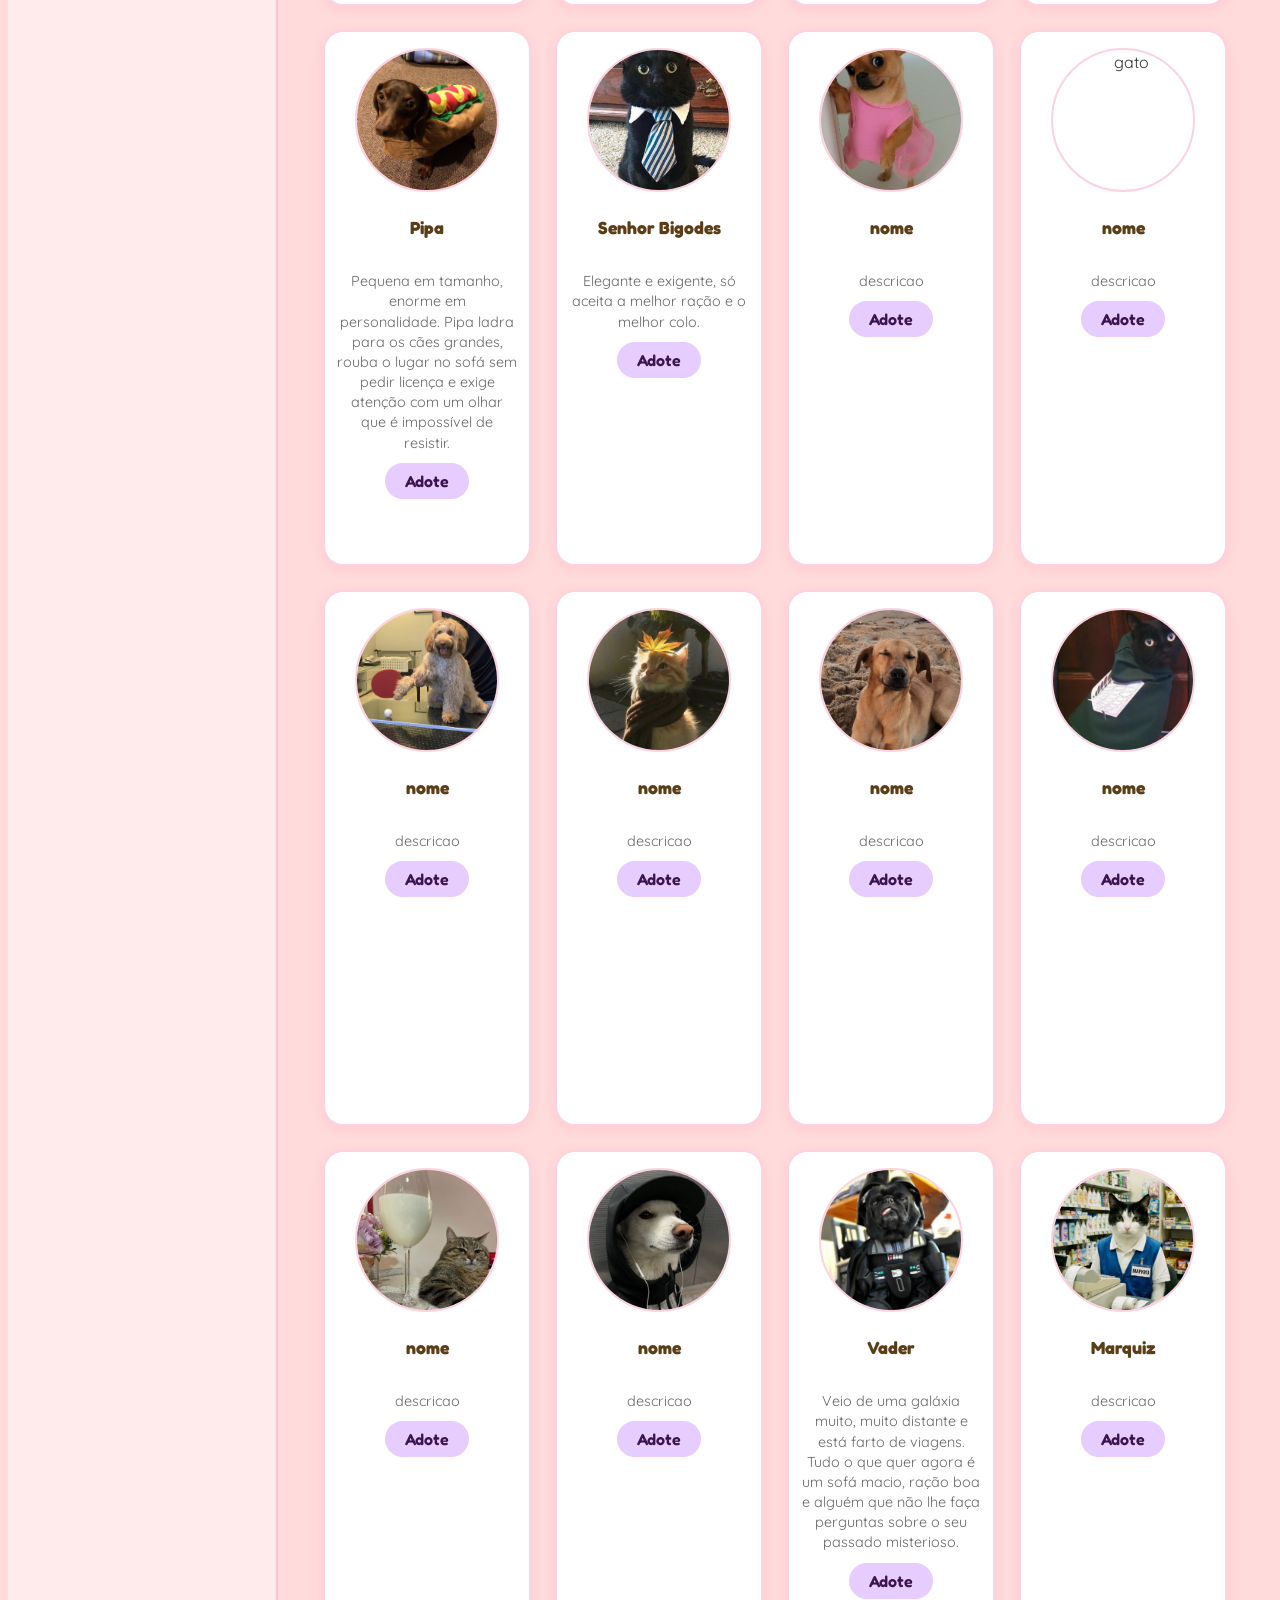
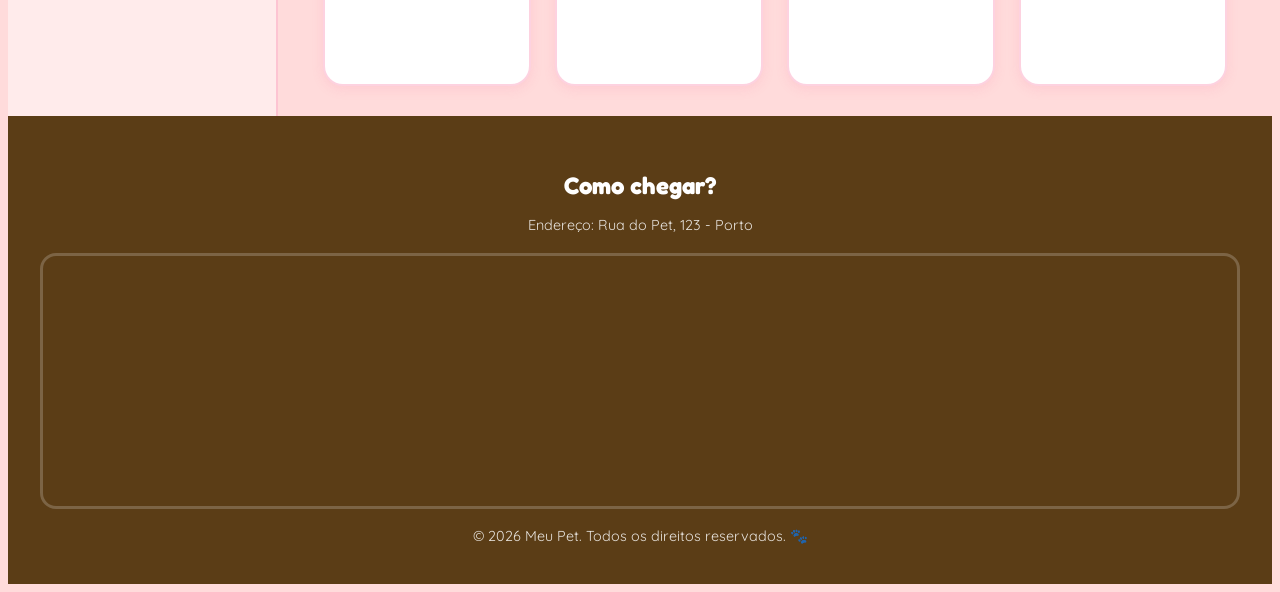
==== commit c5c9c395: "arrumando paginas" ====
--- a/index.html
+++ b/index.html
@@ -16,18 +16,10 @@
          
          <nav>
             <ul >
-                <li><a href="index.html">Home</a></li>
-                <li><a href="sobre.html">Sobre</a></li>
-                <li><a href="page/adocao.html">Adoção</a></li>
-                <li class="dropdown">
-                    <a href="/page/ajudar.html">Ajudar</a>
-                    <ul class="dropdown-menu">
-                        <li><a href="#doar">doar</a></li>
-                        <li><a href="#apadrinhar">Doações</a></li>
-                        <li><a href="#voluntariado">Voluntariado</a></li>
-                        <li><a href="#adotar">Adoção</a></li>
-                    </ul>
-                </li>
+                <li><a href="/page/index.html">Home</a></li>
+                <li><a href="/page/sobre.html">Sobre</a></li>
+                <li><a href="/page/adocao.html">Adoção</a></li>
+                <li><a href="/page/ajudar.html">Ajudar</a></li>
             </ul>
          </nav>
         <audio controls loop >
--- a/trabalho1.css
+++ b/trabalho1.css
@@ -2,12 +2,16 @@
     --cor-principal: rgb(91, 61, 22);
     --cor-fundo: rgb(255, 219, 219);
     --cor-destaque: rgb(244, 209, 121);
+      --cor-accent: rgb(249, 107, 154);
     --cor-form-fundo: rgb(255, 235, 235);
+
 }
 
 body{
-    font-family: 'Quicksand', sans-serif;
-    background-color: #fff5f5;
+   font-family: 'Quicksand', sans-serif;
+    background-color: var(--cor-fundo);
+    color: #333;
+    line-height: 1.6;
 }
 
 header{
@@ -22,6 +26,7 @@
     position: sticky;
     top: 0;
     z-index: 100;
+    
 }
 
 :hover{
@@ -70,37 +75,6 @@
 nav li { transition: transform 0.2s;}
 
 nav li:hover {transform: scale(1.05);} /* Aumenta o item em 10% */
-
-.dropdown {
-    position: relative;
-}
-.dropdown-menu {
-    display: none;
-    flex-direction: column;
-    position: absolute;
-    top: 120%;
-    left: 0;
-    background: white;
-    border-radius: 10px;
-    min-width: 200px;
-    box-shadow: 0 2px 8px rgba(249, 107, 154, 0.15);
-    overflow: hidden;
-}
-
-.dropdown-menu li a{
-    display: block;
-    padding: 10px;
-    color: var(--cor-principal);
-    text-decoration: none;
-}
-
-.dropdown-menu li a:hover{
-    color: var(--cor-principal);
-}
-.dropdown:hover .dropdown-menu{
-    display: flex;
-}
-
 
 audio {
     width: 200px;
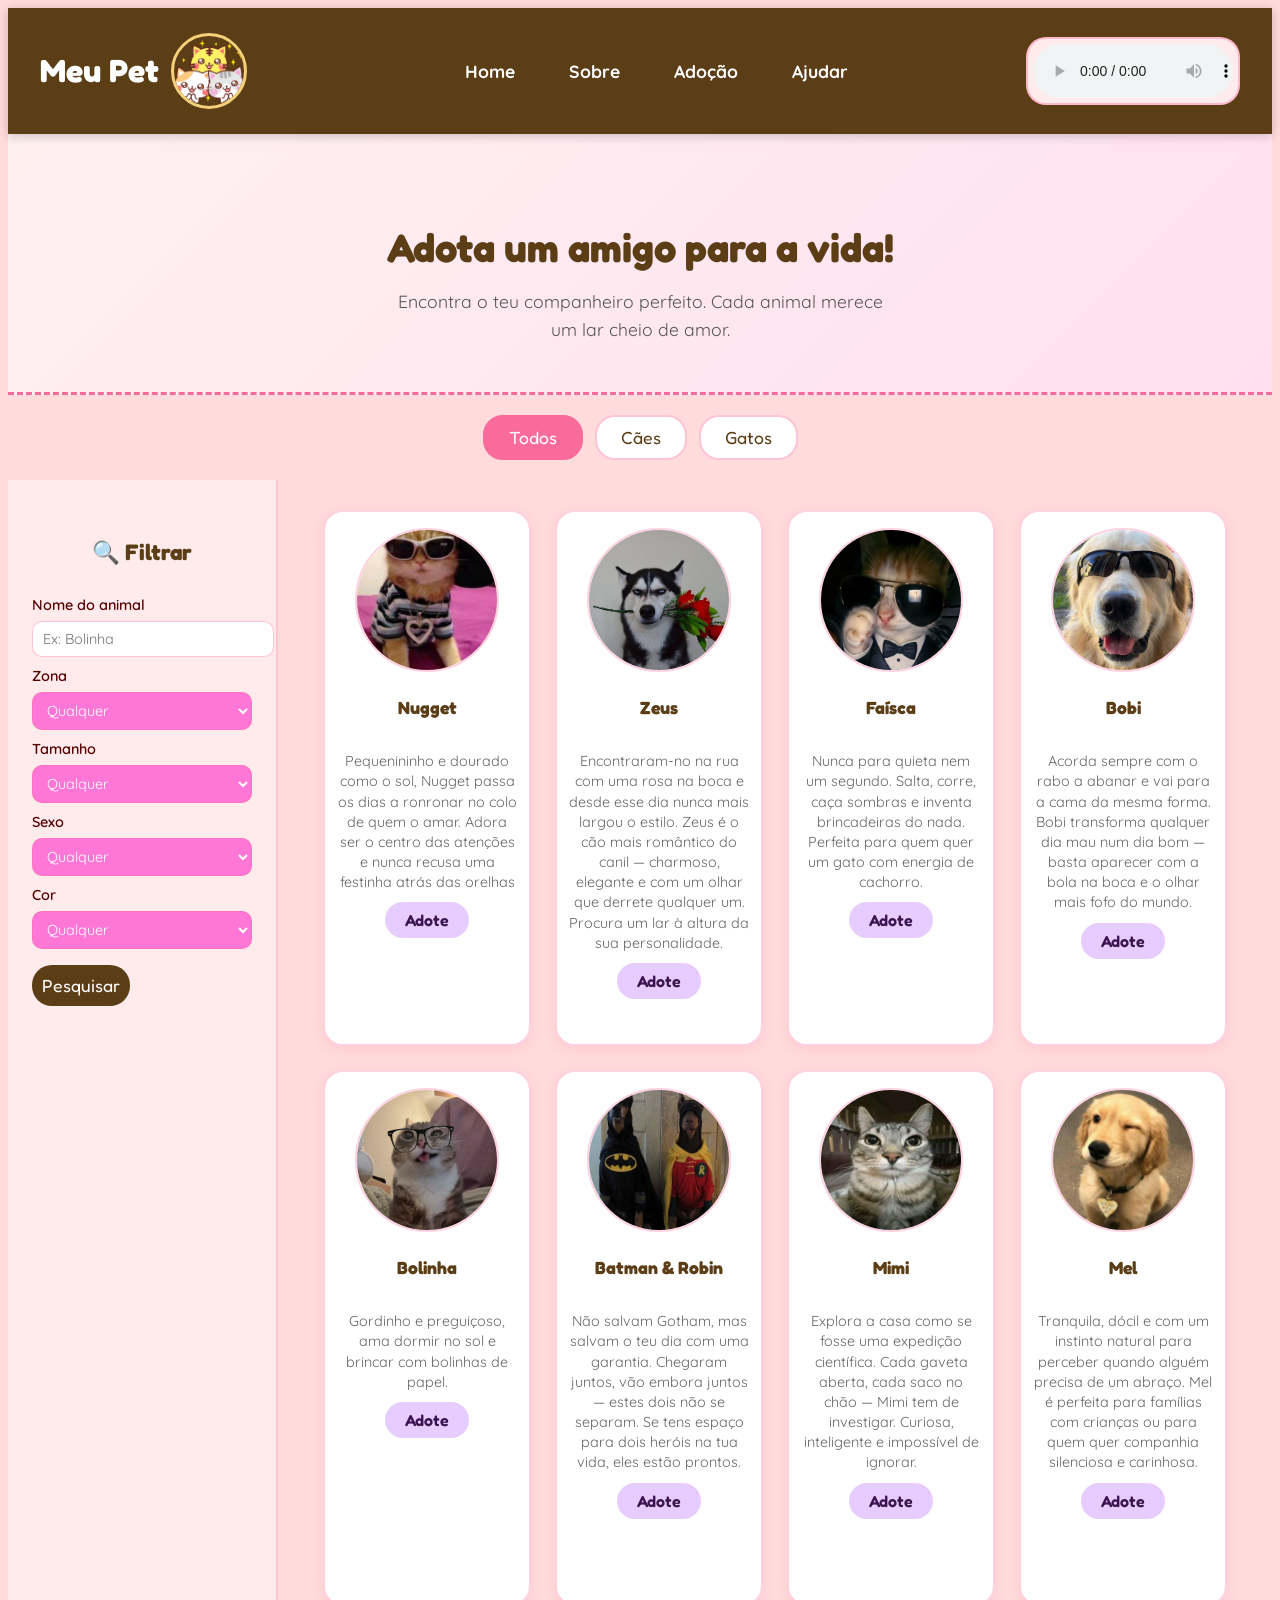
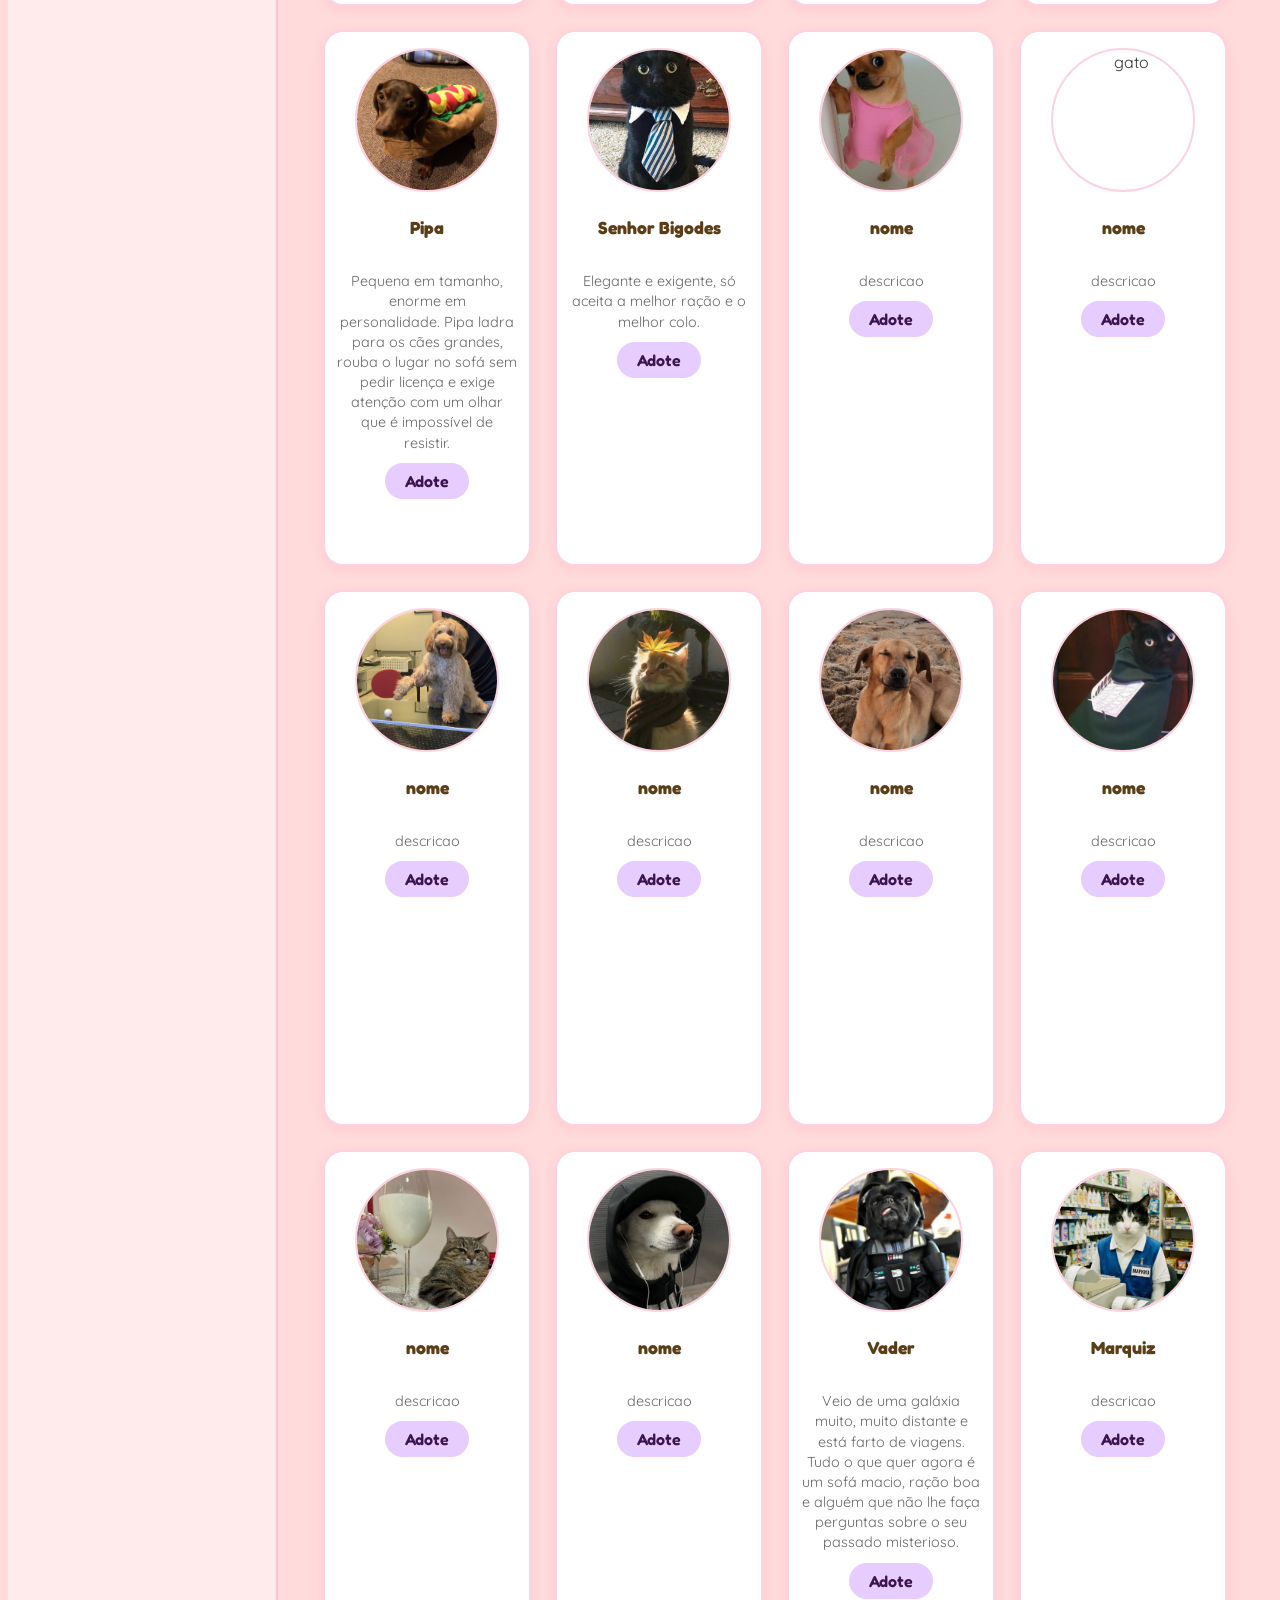
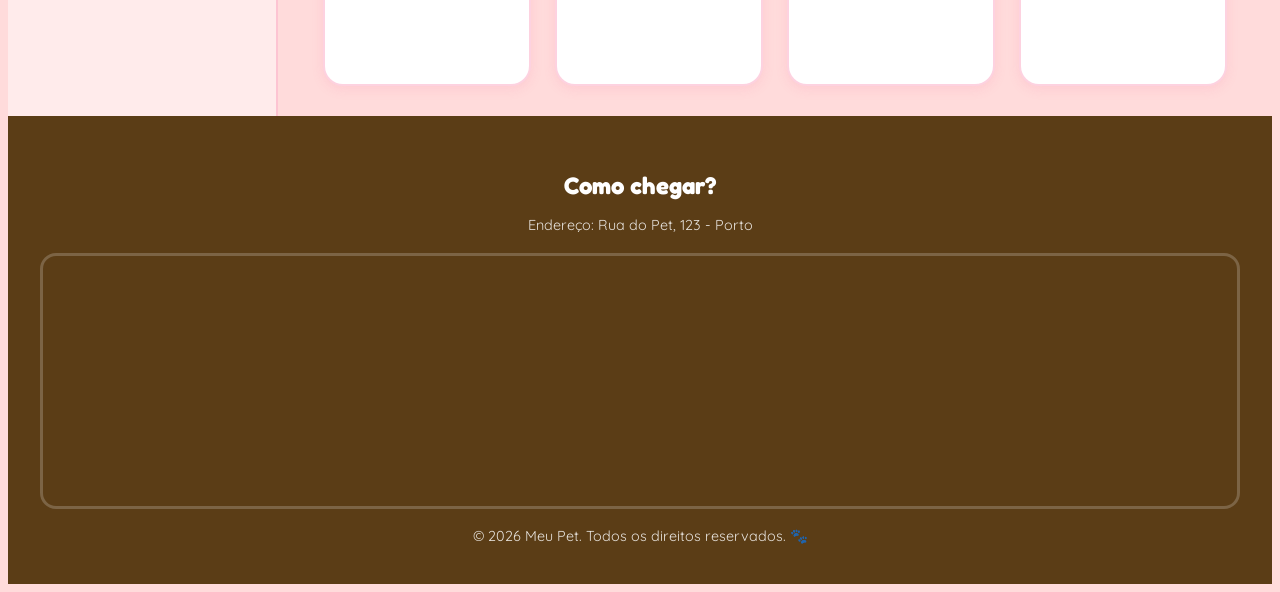
==== commit 70c358cd: "paginas 2" ====
--- a/index.html
+++ b/index.html
@@ -16,7 +16,7 @@
          
          <nav>
             <ul >
-                <li><a href="/page/index.html">Home</a></li>
+                <li><a href="index.html">Home</a></li>
                 <li><a href="/page/sobre.html">Sobre</a></li>
                 <li><a href="/page/adocao.html">Adoção</a></li>
                 <li><a href="/page/ajudar.html">Ajudar</a></li>
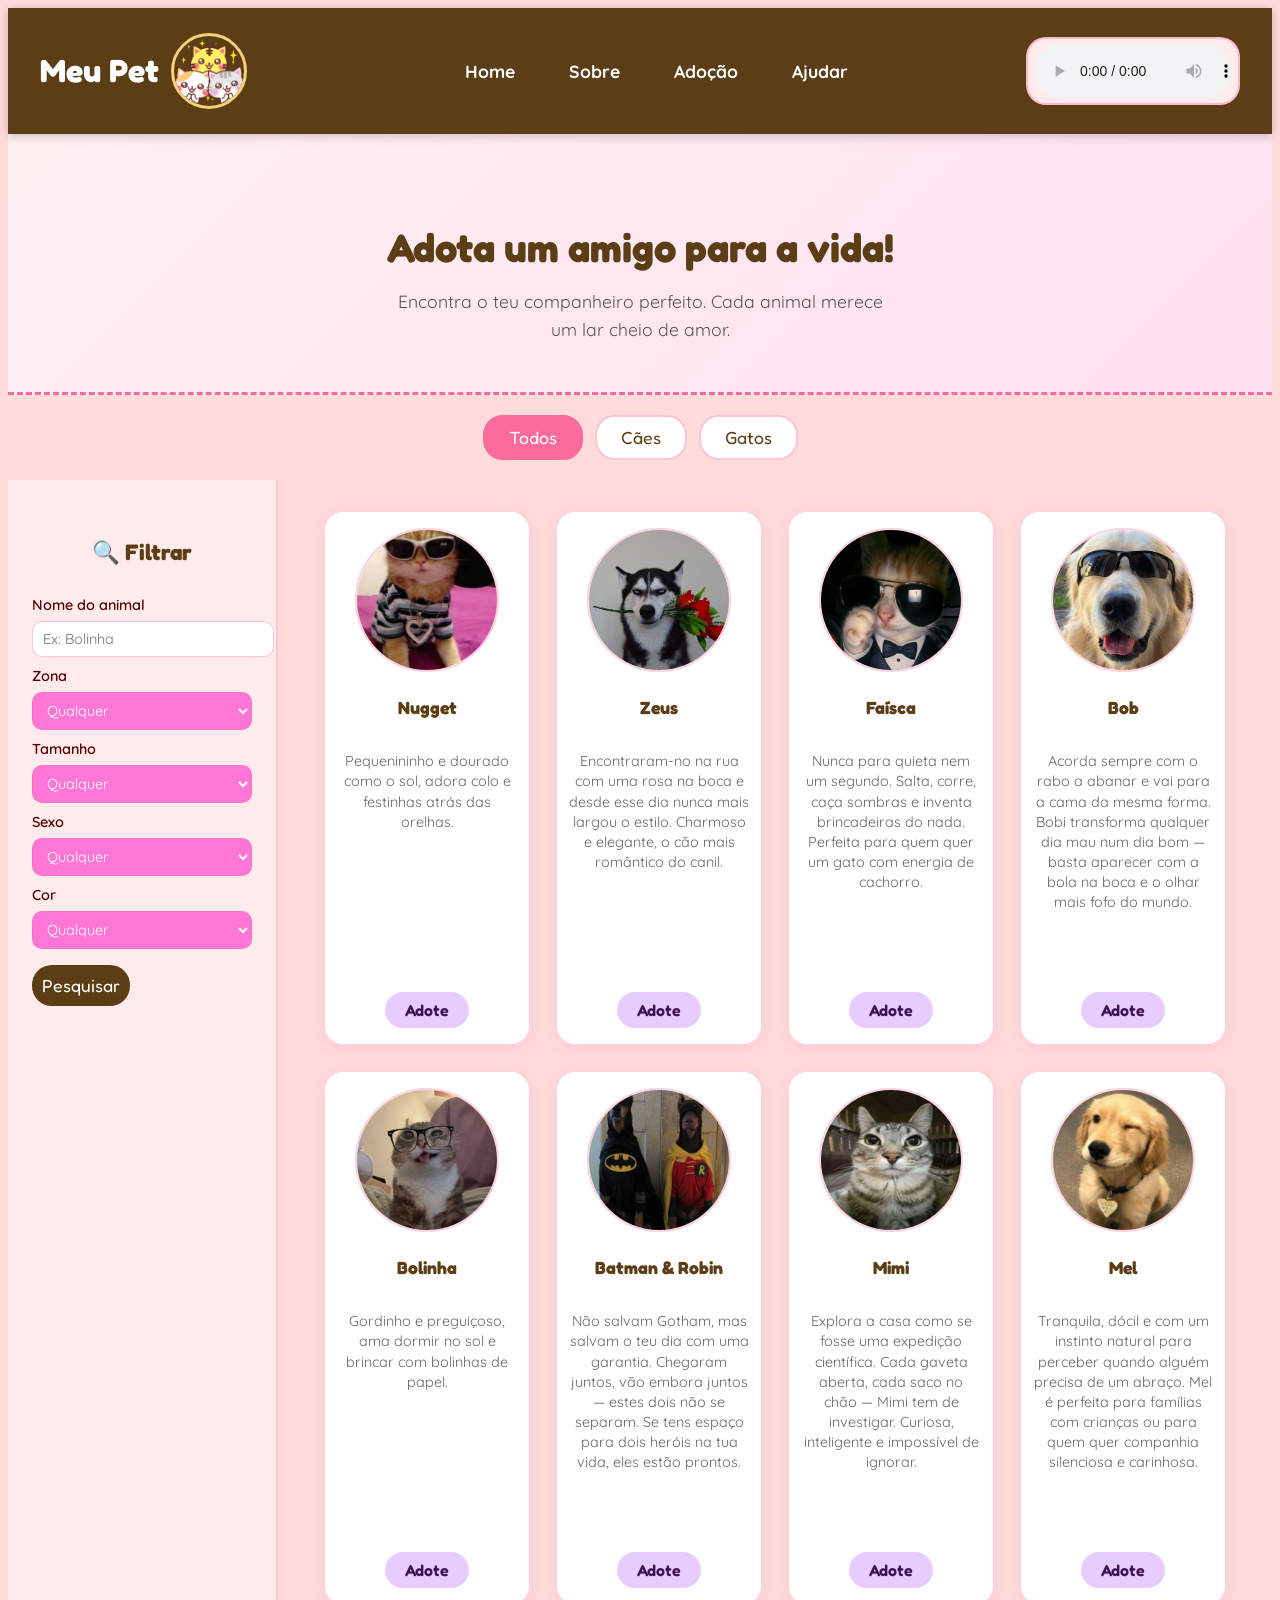
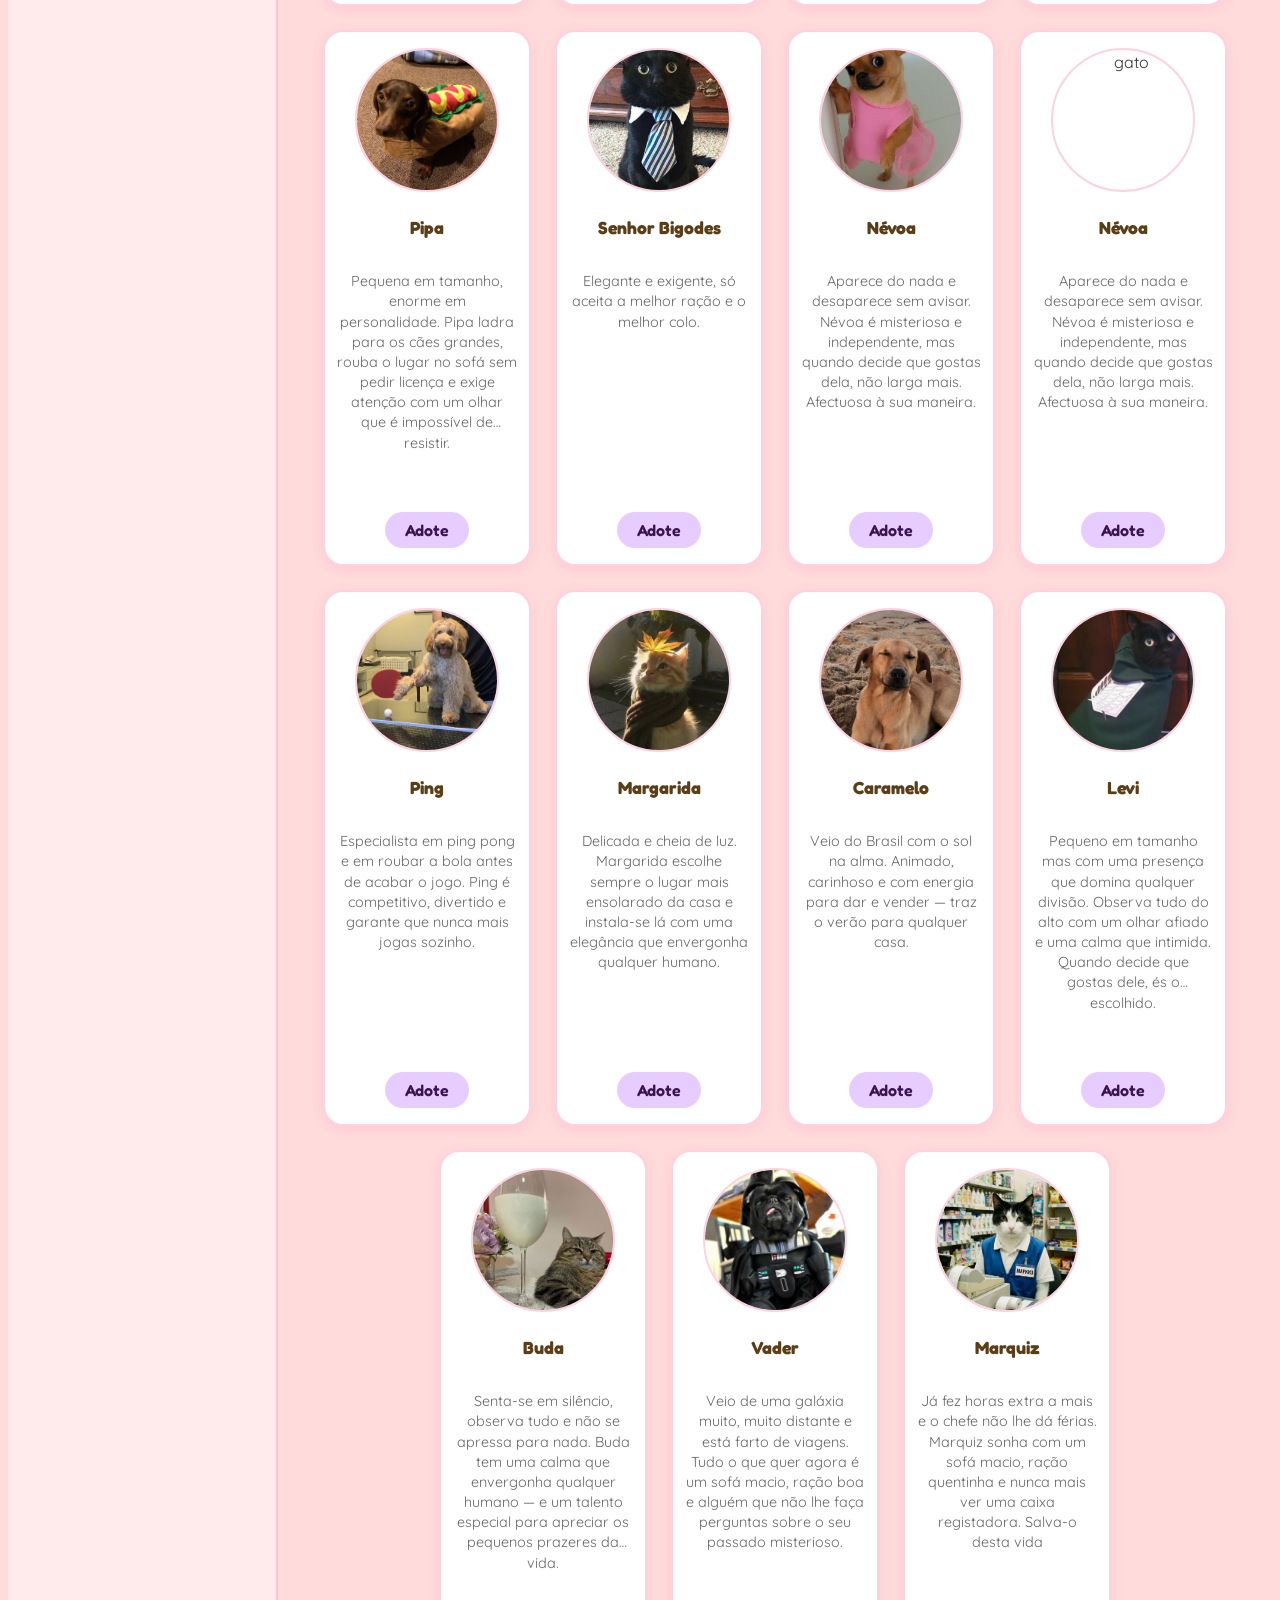
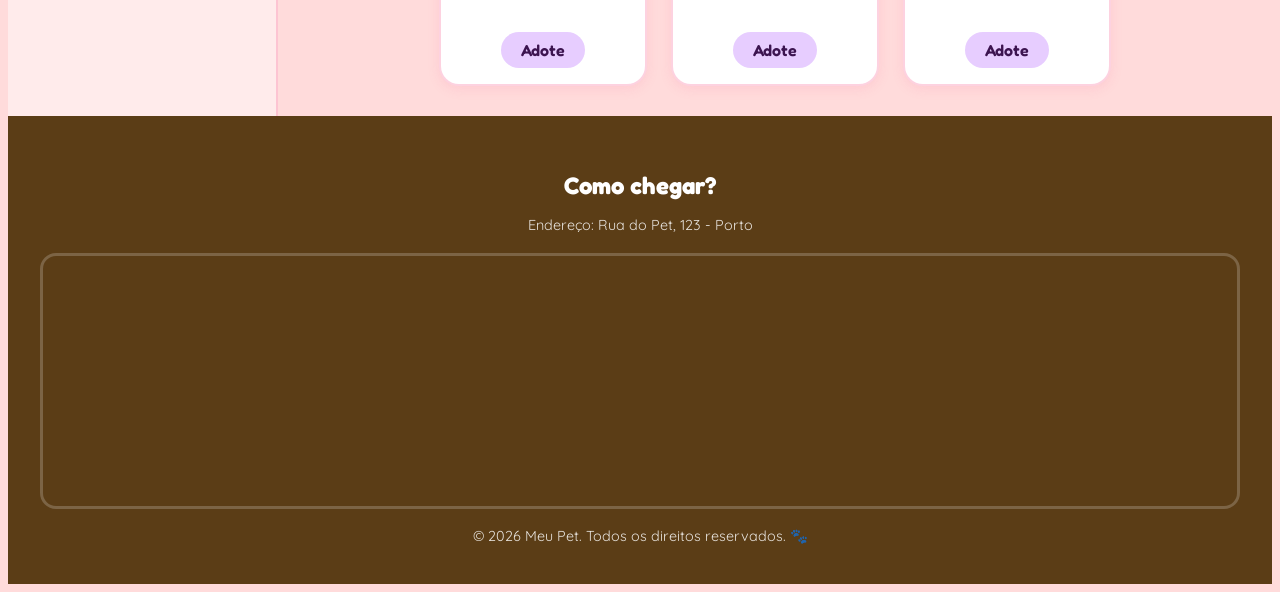
==== commit df4ad8cd: "final 1" ====
--- a/index.html
+++ b/index.html
@@ -90,14 +90,14 @@
             <div class="pet" data-especie="gato" data-sexo="Macho" data-cor="Laranja" data-tamanho="pequeno" data-zona="Porto">
                 <img src="images/Gato_1.jpg" alt="Gato">
                 <h2>Nugget</h2>
-                <p>Pequenininho e dourado como o sol, Nugget passa os dias a ronronar no colo de quem o amar. Adora ser o centro das atenções e nunca recusa uma festinha atrás das orelhas</p>
+                <p>Pequenininho e dourado como o sol, adora colo e festinhas atrás das orelhas.</p>
                 <button>Adote</button>
             </div>
 
             <div class="pet" data-especie="cao" data-sexo="Macho" data-cor="Preto" data-tamanho="grande" data-zona="Porto">
                 <img src="images/cachorro _1.jpg" alt="cachorro">
                 <h2>Zeus</h2>
-                <p>Encontraram-no na rua com uma rosa na boca e desde esse dia nunca mais largou o estilo. Zeus é o cão mais romântico do canil — charmoso, elegante e com um olhar que derrete qualquer um. Procura um lar à altura da sua personalidade.</p>
+                <p>Encontraram-no na rua com uma rosa na boca e desde esse dia nunca mais largou o estilo.  Charmoso e elegante, o cão mais romântico do canil.</p>
                 <button>Adote</button>
             </div>
 
@@ -108,9 +108,9 @@
                 <button>Adote</button>
             </div>
 
-            <div class="pet" data-especie="cao" data-sexo="Macho" data-cor="Laranja" data-tamanho="medio" data-zona="Aveiro">
+            <div class="pet" data-especie="cao" data-sexo="Macho" data-cor="Branco" data-tamanho="medio" data-zona="Aveiro">
                 <img src="images/cachorro _2.jpg" alt="cachorro">
-                <h2>Bobi </h2>
+                <h2>Bob</h2>
                 <p>Acorda sempre com o rabo a abanar e vai para a cama da mesma forma. Bobi transforma qualquer dia mau num dia bom — basta aparecer com a bola na boca e o olhar mais fofo do mundo.</p>
                 <button>Adote</button>
             </div>
@@ -157,63 +157,58 @@
                 <button>Adote</button>
             </div>
 
-            <div class="pet"   data-especie="cao" data-sexo="Macho" data-cor="Castanho" data-tamanho="medio" data-zona="Coimbra">
+            <div class="pet"   data-especie="cao" data-sexo="Fêmea" data-cor="Castanho" data-tamanho="medio" data-zona="Coimbra">
                 <img src="images/cachorro_7.jpg" alt="cachorro">
-                <h2>nome</h2>
-                <p>descricao</p>
-                <button>Adote</button>
-            </div>
-
-            <div class="pet" data-especie="gato" data-sexo="Fêmea" data-cor="Cinzento" data-tamanho="pequeno" data-zona="Aveiro">
+                <h2>Névoa</h2>
+                <p>Aparece do nada e desaparece sem avisar. Névoa é misteriosa e independente, mas quando decide que gostas dela, não larga mais. Afectuosa à sua maneira.</p>
+                <button>Adote</button>
+            </div>
+
+            <div class="pet" data-especie="gato" data-sexo="Macho" data-cor="Cinzento" data-tamanho="pequeno" data-zona="Aveiro">
                 <img src="images/Gato_7.jpg" alt="gato">
-                <h2>nome</h2>
-                <p>descricao</p>
+                <h2>Névoa</h2>
+                <p>Aparece do nada e desaparece sem avisar. Névoa é misteriosa e independente, mas quando decide que gostas dela, não larga mais. Afectuosa à sua maneira.</p>
                 <button>Adote</button>
             </div>
             
             <div class="pet" data-especie="cao" data-sexo="Macho" data-cor="Castanho" data-tamanho="grande" data-zona="Aveiro">
                     <img src="images/DREQA FAMILY.jpg" alt="cachorro">
-                    <h2>nome</h2>
-                    <p>descricao</p>
+                    <h2>Ping</h2>
+                    <p>Especialista em ping pong e em roubar a bola antes de acabar o jogo. Ping é competitivo, divertido e garante que nunca mais jogas sozinho.</p>
                     <button>Adote</button>
             </div>
 
             <div class="pet" data-especie="gato" data-sexo="Fêmea" data-cor="Branco" data-tamanho="pequeno" data-zona="Braga">
                     <img src="images/fall kitty.jpg" alt="gato">
-                    <h2>nome</h2>
-                    <p>descricao</p>
+                    <h2>Margarida</h2>
+                    <p> Delicada e cheia de luz. Margarida escolhe sempre o lugar mais ensolarado da casa e instala-se lá com uma elegância que envergonha qualquer humano.</p>
                     <button>Adote</button>
             </div>
     
-            <div class="pet" data-especie="cao" data-sexo="Fêmea" data-cor="Preto" data-tamanho="medio" data-zona="Braga">
+            <div class="pet" data-especie="cao" data-sexo="Macho" data-cor="Preto" data-tamanho="medio" data-zona="Braga">
                     <img src="images/beach dog.jpg" alt="cachorro">
-                    <h2>nome</h2>
-                    <p>descricao</p>
+                    <h2>Caramelo</h2>
+                    <p>Veio do Brasil com o sol na alma. Animado, carinhoso e com energia para dar e vender — traz o verão para qualquer casa.</p>
                     <button>Adote</button>
            </div>
             
              <div class="pet" data-especie="gato" data-sexo="Macho" data-cor="Cinzento" data-tamanho="pequeno" data-zona="Lisboa">
                     <img src="images/cat.anime.jpg" alt="gato">
-                    <h2>nome</h2>
-                    <p>descricao</p>
+                    <h2>Levi</h2>
+                    <p>Pequeno em tamanho mas com uma presença que domina qualquer divisão. Observa tudo do alto com um olhar afiado e uma calma que intimida. Quando decide que gostas dele, és o escolhido.</p>
                     <button>Adote</button>
              </div>
             
            
-            <div class="pet" data-especie="cao" data-sexo="Macho" data-cor="Preto" data-tamanho="grande" data-zona="Lisboa">
+            <div class="pet" data-especie="gato" data-sexo="Macho" data-cor="Preto" data-tamanho="grande" data-zona="Lisboa">
                     <img src="images/descarregar (4).jpg" alt="cachorro">
-                    <h2>nome</h2>
-                    <p>descricao</p>
+                    <h2>Buda</h2>
+                    <p>Senta-se em silêncio, observa tudo e não se apressa para nada. Buda tem uma calma que envergonha qualquer humano — e um talento especial para apreciar os pequenos prazeres da vida.</p>
                     <button>Adote</button>
             </div>
            
-            <div class="pet" data-especie="gato" data-sexo="Fêmea" data-cor="Castanho" data-tamanho="pequeno" data-zona="Porto">
-                    <img src="images/deim.jpg" alt="gato">
-                    <h2>nome</h2>
-                    <p>descricao</p>
-                    <button>Adote</button>
-            </div>
-            <div class="pet" data-especie="cao" data-sexo="Fêmea" data-cor="Cinzento" data-tamanho="medio" data-zona="Porto">
+           
+            <div class="pet" data-especie="cao" data-sexo="Macho" data-cor="Cinzento" data-tamanho="medio" data-zona="Porto">
                         <img src="images/Luchhh I am your fathhher!.jpg" alt="cachorro">
                         <h2>Vader</h2>
                         <p>Veio de uma galáxia muito, muito distante e está farto de viagens. Tudo o que quer agora é um sofá macio, ração boa e alguém que não lhe faça perguntas sobre o seu passado misterioso.</p>
@@ -224,14 +219,10 @@
             <div class="pet" data-especie="gato" data-sexo="Macho" data-cor="Branco" data-tamanho="pequeno" data-zona="Coimbra">
                         <img src="images/job.jpg" alt="gato">
                         <h2>Marquiz</h2>
-                        <p>descricao</p>
+                        <p>Já fez horas extra a mais e o chefe não lhe dá férias. Marquiz sonha com um sofá macio, ração quentinha e nunca mais ver uma caixa registadora. Salva-o desta vida</p>
                         <button>Adote</button>
 
             </div>
-
-
-        
-
 
         </div>
         
--- a/trabalho1.css
+++ b/trabalho1.css
@@ -74,7 +74,7 @@
 
 nav li { transition: transform 0.2s;}
 
-nav li:hover {transform: scale(1.05);} /* Aumenta o item em 10% */
+nav li:hover {transform: scale(1.05);}
 
 audio {
     width: 200px;
@@ -205,6 +205,7 @@
     background-color: rgb(91, 61, 22, 0.8);
     transform: scale(1.03);
 }
+
 .animais {
     flex: 1;
     background-color: var(--cor-fundo);
@@ -213,7 +214,7 @@
     gap: 24px;
     justify-content: center;
     padding: 30px;
-     align-items: flex-start
+    align-items: flex-start;
 }
 
 .pet{
@@ -247,16 +248,22 @@
     margin-bottom: 6px 4px;
 }
 
+/* ── Descrição ocupa o espaço disponível e corta ao fim de 6 linhas ── */
 .pet p{
-    
+    flex: 1;
     font-size: 0.9rem;
     color: #666;
     line-height: 1.4;
     margin-bottom: 10px;
-}
-
+    display: -webkit-box;
+    -webkit-line-clamp: 8;
+    -webkit-box-orient: vertical;
+    overflow: hidden;
+}
+
+/* ── Botão sempre colado ao fundo do card ── */
 .pet button{
-    
+    margin-top: auto;
     background-color: rgb(231, 205, 255);
     color: rgb(60, 20, 80);
     border: none;
@@ -267,20 +274,12 @@
     font-weight: 600;
     cursor: pointer;
     transition: transform 0.2s, background-color 0.2s; 
-
 }
 
 .pet button:hover{
     transform: scale(1.08);
-     background-color: rgb(231, 205, 255, 0.8);
-}
-
-
-
-
-
-
-
+    background-color: rgb(231, 205, 255, 0.8);
+}
 
 .footer{
     background-color: var(--cor-principal);
@@ -308,13 +307,13 @@
     border: 3px solid rgba(255,255,255,0.2);
 }
 .mapa iframe { width: 100%; height: 250px; border: none; display: block; }
-        .footer-copy { margin-top: 1rem; font-size: 0.85rem; opacity: 0.6; }
+.footer-copy { margin-top: 1rem; font-size: 0.85rem; opacity: 0.6; }
  
-        @media (max-width: 700px) {
-            .conteudo-principal { flex-direction: column; }
-            .formulario { width: 100%; border-right: none; border-bottom: 2px solid rgba(249, 107, 154, 0.3); }
-            nav ul { gap: 12px; font-size: 0.9rem; }
-            .logo h1 { font-size: 1.4rem; }
-            header { flex-wrap: wrap; }
-        }
-
+@media (max-width: 700px) {
+    .conteudo-principal { flex-direction: column; }
+    .formulario { width: 100%; border-right: none; border-bottom: 2px solid rgba(249, 107, 154, 0.3); }
+    nav ul { gap: 12px; font-size: 0.9rem; }
+    .logo h1 { font-size: 1.4rem; }
+    header { flex-wrap: wrap; }
+}
+
